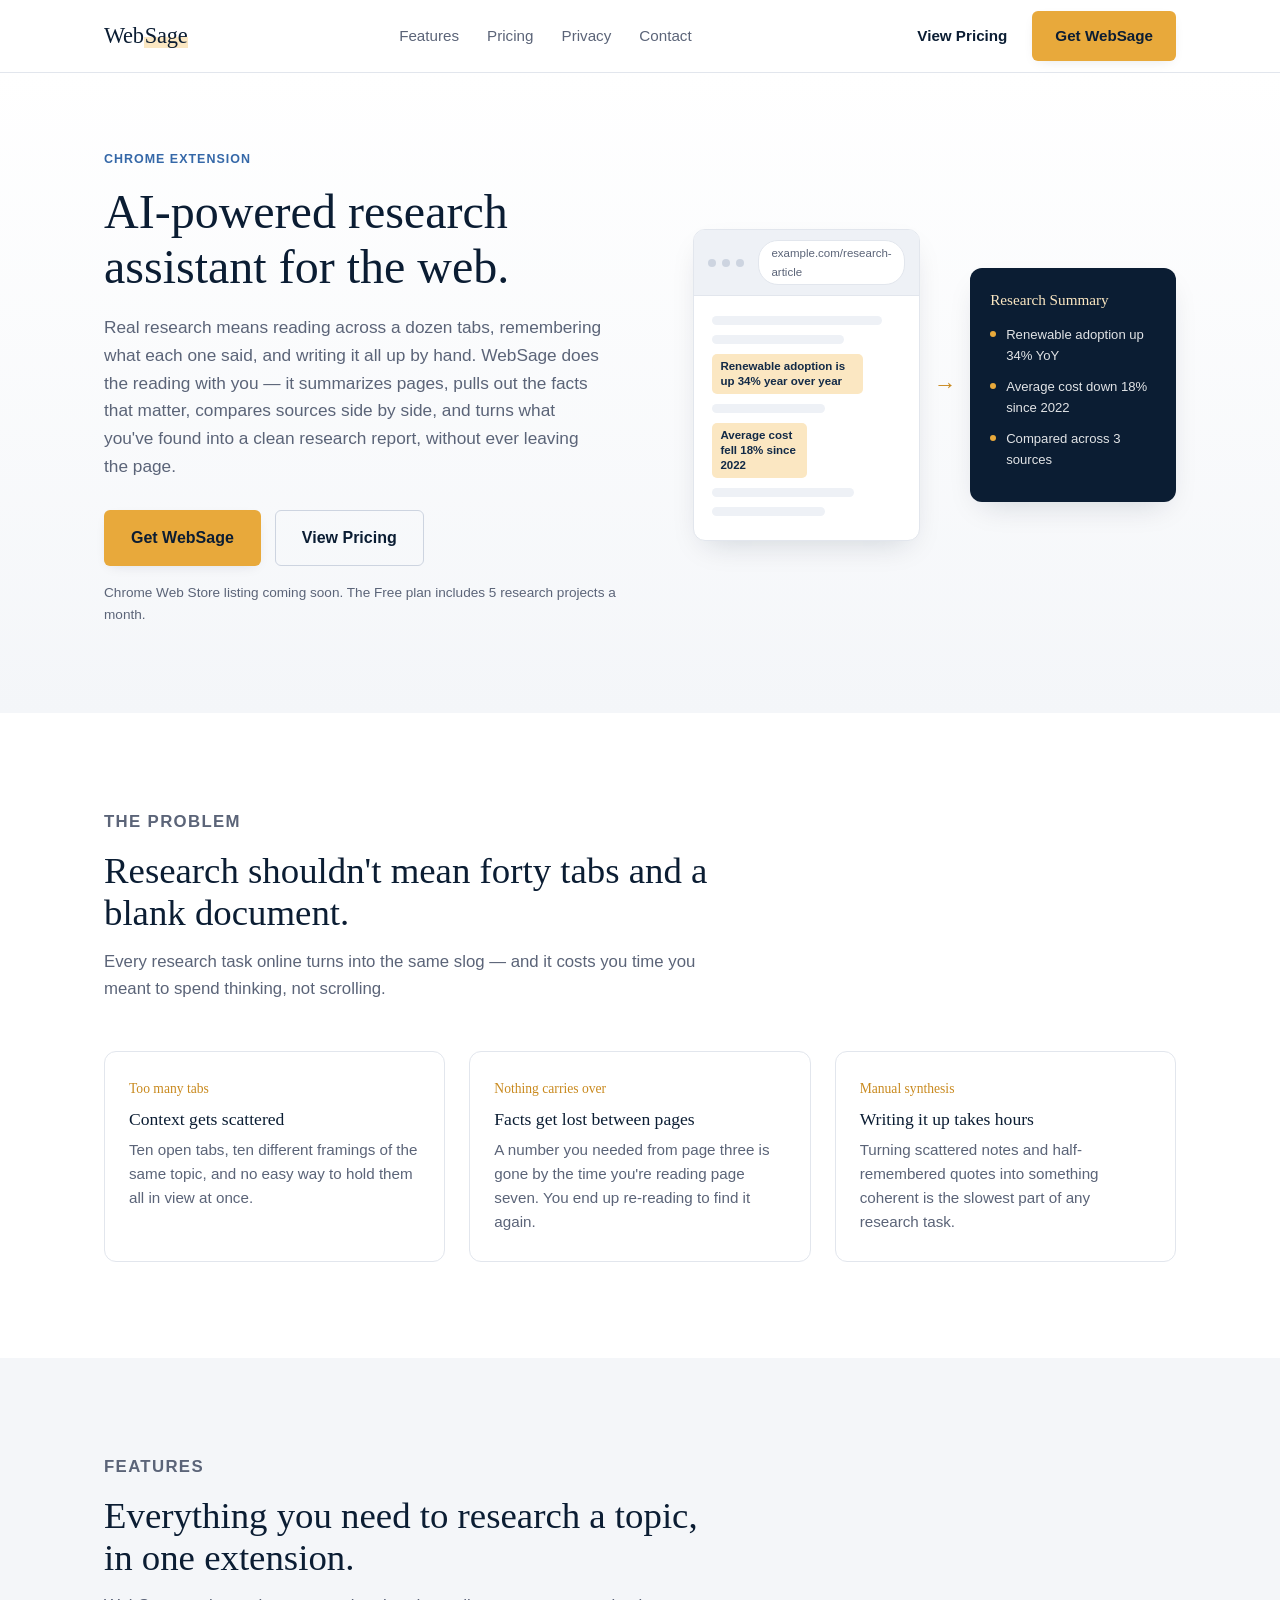
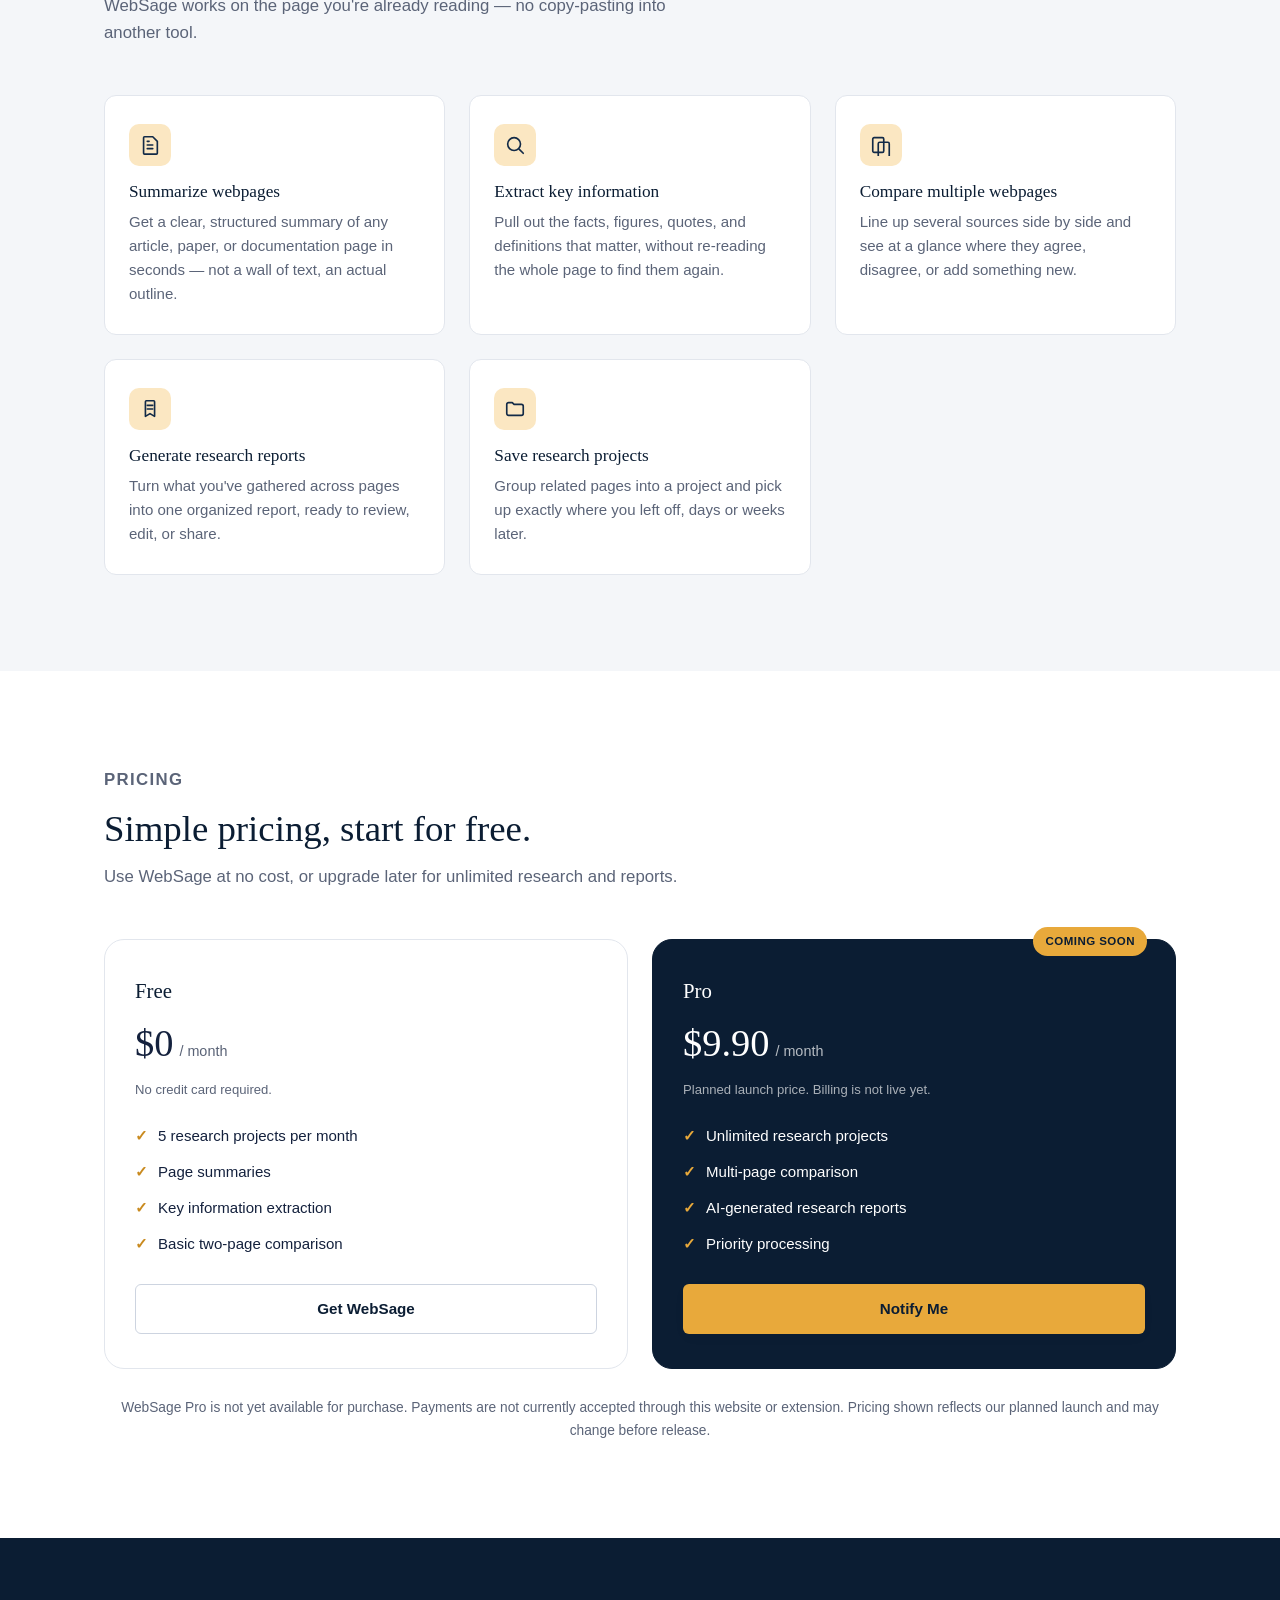
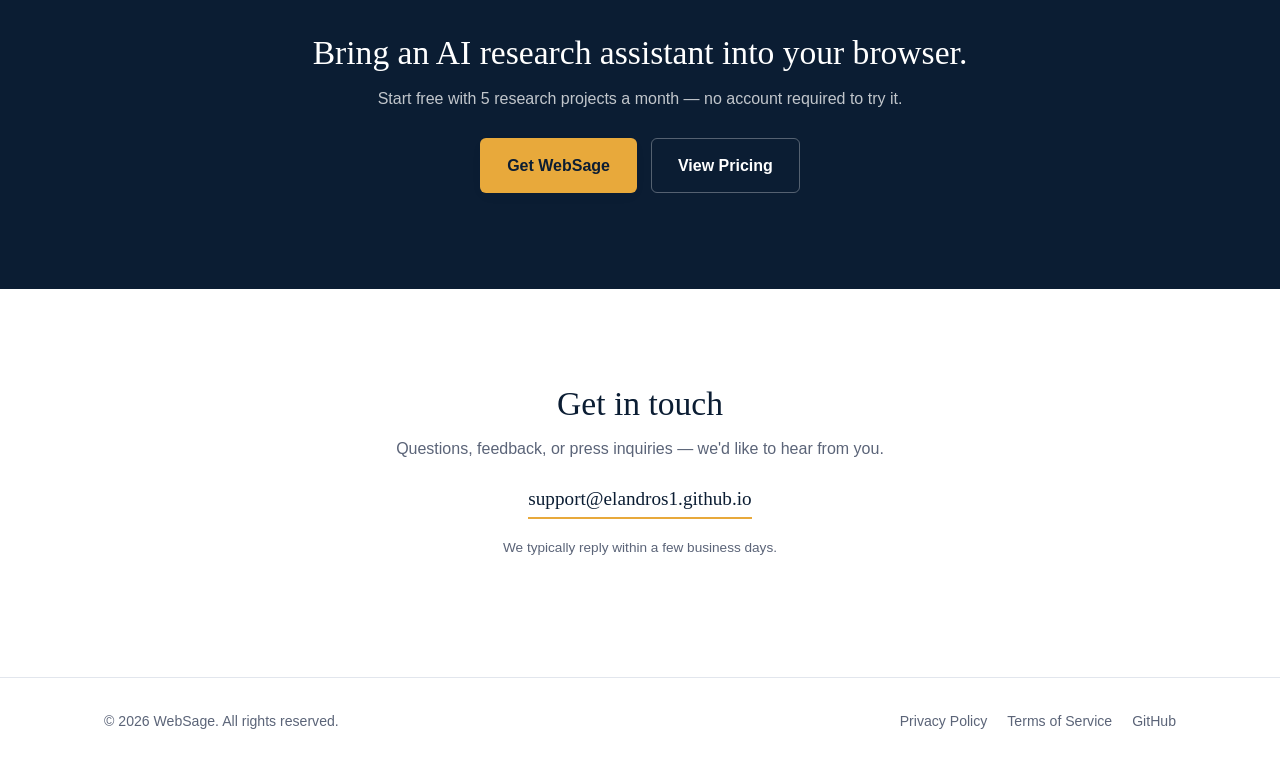
==== index.html @ 1eac8aa5 "Initial WebSage website" ====
<!doctype html>
<html lang="en">
<head>
<meta charset="UTF-8" />
<meta name="viewport" content="width=device-width, initial-scale=1.0" />
<title>WebSage — AI-powered research assistant for the web</title>
<meta name="description" content="WebSage is a Chrome extension that summarizes webpages, extracts key information, compares multiple sources, and turns your browsing into research reports." />
<link rel="canonical" href="https://elandros1.github.io/websage/" />

<!-- Open Graph -->
<meta property="og:type" content="website" />
<meta property="og:title" content="WebSage — AI-powered research assistant for the web" />
<meta property="og:description" content="Summarize, extract, compare, and turn webpages into research reports — right in your browser." />
<meta property="og:url" content="https://elandros1.github.io/websage/" />
<meta property="og:site_name" content="WebSage" />

<!-- Twitter -->
<meta name="twitter:card" content="summary" />
<meta name="twitter:title" content="WebSage — AI-powered research assistant for the web" />
<meta name="twitter:description" content="Summarize, extract, compare, and turn webpages into research reports — right in your browser." />

<link rel="icon" href="data:image/svg+xml,%3Csvg xmlns='http://www.w3.org/2000/svg' viewBox='0 0 100 100'%3E%3Crect width='100' height='100' rx='20' fill='%230B1D33'/%3E%3Ctext x='50' y='68' font-size='52' font-family='Georgia,serif' fill='%23E8A93B' text-anchor='middle'%3EW%3C/text%3E%3C/svg%3E" />
<link rel="stylesheet" href="style.css" />
</head>
<body>

<header class="site-header" id="site-header">
  <div class="container header-inner">
    <a href="#home" class="logo">Web<span>Sage</span></a>

    <nav class="site-nav" id="site-nav">
      <a href="#features">Features</a>
      <a href="#pricing">Pricing</a>
      <a href="privacy.html">Privacy</a>
      <a href="#contact">Contact</a>
    </nav>

    <div class="header-cta">
      <a href="#pricing" class="btn btn-ghost">View Pricing</a>
      <a href="https://github.com/elandros1/websage" class="btn btn-primary">Get WebSage</a>
    </div>

    <button class="nav-toggle" id="nav-toggle" aria-label="Toggle menu" aria-expanded="false" aria-controls="site-nav">
      <span></span><span></span><span></span>
    </button>
  </div>
</header>

<main>

  <!-- Hero -->
  <section class="hero" id="home">
    <div class="container hero-grid">
      <div class="hero-copy">
        <p class="eyebrow">Chrome Extension</p>
        <h1>AI-powered research assistant for the web.</h1>
        <p class="hero-sub">
          Real research means reading across a dozen tabs, remembering what each one said,
          and writing it all up by hand. WebSage does the reading with you — it summarizes
          pages, pulls out the facts that matter, compares sources side by side, and turns
          what you've found into a clean research report, without ever leaving the page.
        </p>
        <div class="hero-actions">
          <a href="https://github.com/elandros1/websage" class="btn btn-primary btn-lg" id="get-websage">Get WebSage</a>
          <a href="#pricing" class="btn btn-outline btn-lg">View Pricing</a>
        </div>
        <p class="hero-note">Chrome Web Store listing coming soon. The Free plan includes 5 research projects a month.</p>
      </div>

      <div class="hero-visual reveal" aria-hidden="true">
        <div class="browser-card">
          <div class="browser-bar">
            <span class="dot"></span><span class="dot"></span><span class="dot"></span>
            <div class="browser-url">example.com/research-article</div>
          </div>
          <div class="browser-body">
            <div class="line w-90"></div>
            <div class="line w-70"></div>
            <div class="line highlight w-80">Renewable adoption is up 34% year over year</div>
            <div class="line w-60"></div>
            <div class="line highlight w-50">Average cost fell 18% since 2022</div>
            <div class="line w-75"></div>
            <div class="line w-60"></div>
          </div>
        </div>
        <div class="flow-arrow">→</div>
        <div class="summary-card">
          <div class="summary-title">Research Summary</div>
          <ul class="summary-list">
            <li>Renewable adoption up 34% YoY</li>
            <li>Average cost down 18% since 2022</li>
            <li>Compared across 3 sources</li>
          </ul>
        </div>
      </div>
    </div>
  </section>

  <!-- Problem -->
  <section class="section problem" id="problem">
    <div class="container">
      <div class="section-head reveal">
        <p class="eyebrow">The problem</p>
        <h2>Research shouldn't mean forty tabs and a blank document.</h2>
        <p>Every research task online turns into the same slog — and it costs you time you meant to spend thinking, not scrolling.</p>
      </div>

      <div class="problem-grid">
        <div class="problem-card reveal">
          <span class="num">Too many tabs</span>
          <h3>Context gets scattered</h3>
          <p>Ten open tabs, ten different framings of the same topic, and no easy way to hold them all in view at once.</p>
        </div>
        <div class="problem-card reveal">
          <span class="num">Nothing carries over</span>
          <h3>Facts get lost between pages</h3>
          <p>A number you needed from page three is gone by the time you're reading page seven. You end up re-reading to find it again.</p>
        </div>
        <div class="problem-card reveal">
          <span class="num">Manual synthesis</span>
          <h3>Writing it up takes hours</h3>
          <p>Turning scattered notes and half-remembered quotes into something coherent is the slowest part of any research task.</p>
        </div>
      </div>
    </div>
  </section>

  <!-- Features -->
  <section class="section section-soft" id="features">
    <div class="container">
      <div class="section-head reveal">
        <p class="eyebrow">Features</p>
        <h2>Everything you need to research a topic, in one extension.</h2>
        <p>WebSage works on the page you're already reading — no copy-pasting into another tool.</p>
      </div>

      <div class="features-grid">

        <div class="feature-card reveal">
          <div class="feature-icon">
            <svg viewBox="0 0 24 24" fill="none" stroke="currentColor" stroke-width="1.8" stroke-linecap="round" stroke-linejoin="round">
              <path d="M6 3h9l5 5v13a1 1 0 0 1-1 1H6a1 1 0 0 1-1-1V4a1 1 0 0 1 1-1z"/>
              <path d="M9 12h6M9 16h6M9 8h2"/>
            </svg>
          </div>
          <h3>Summarize webpages</h3>
          <p>Get a clear, structured summary of any article, paper, or documentation page in seconds — not a wall of text, an actual outline.</p>
        </div>

        <div class="feature-card reveal">
          <div class="feature-icon">
            <svg viewBox="0 0 24 24" fill="none" stroke="currentColor" stroke-width="1.8" stroke-linecap="round" stroke-linejoin="round">
              <circle cx="11" cy="11" r="7"/>
              <path d="M21 21l-4.3-4.3"/>
            </svg>
          </div>
          <h3>Extract key information</h3>
          <p>Pull out the facts, figures, quotes, and definitions that matter, without re-reading the whole page to find them again.</p>
        </div>

        <div class="feature-card reveal">
          <div class="feature-icon">
            <svg viewBox="0 0 24 24" fill="none" stroke="currentColor" stroke-width="1.8" stroke-linecap="round" stroke-linejoin="round">
              <rect x="3" y="4" width="12" height="16" rx="1.5"/>
              <rect x="9" y="9" width="12" height="16" rx="1.5"/>
            </svg>
          </div>
          <h3>Compare multiple webpages</h3>
          <p>Line up several sources side by side and see at a glance where they agree, disagree, or add something new.</p>
        </div>

        <div class="feature-card reveal">
          <div class="feature-icon">
            <svg viewBox="0 0 24 24" fill="none" stroke="currentColor" stroke-width="1.8" stroke-linecap="round" stroke-linejoin="round">
              <path d="M8 3h8a1 1 0 0 1 1 1v16l-5-3-5 3V4a1 1 0 0 1 1-1z"/>
              <path d="M9 8h6M9 12h6"/>
            </svg>
          </div>
          <h3>Generate research reports</h3>
          <p>Turn what you've gathered across pages into one organized report, ready to review, edit, or share.</p>
        </div>

        <div class="feature-card reveal">
          <div class="feature-icon">
            <svg viewBox="0 0 24 24" fill="none" stroke="currentColor" stroke-width="1.8" stroke-linecap="round" stroke-linejoin="round">
              <path d="M3 7a2 2 0 0 1 2-2h4l2 2h8a2 2 0 0 1 2 2v8a2 2 0 0 1-2 2H5a2 2 0 0 1-2-2V7z"/>
            </svg>
          </div>
          <h3>Save research projects</h3>
          <p>Group related pages into a project and pick up exactly where you left off, days or weeks later.</p>
        </div>

      </div>
    </div>
  </section>

  <!-- Pricing -->
  <section class="section pricing" id="pricing">
    <div class="container">
      <div class="section-head reveal">
        <p class="eyebrow">Pricing</p>
        <h2>Simple pricing, start for free.</h2>
        <p>Use WebSage at no cost, or upgrade later for unlimited research and reports.</p>
      </div>

      <div class="pricing-grid">

        <div class="price-card reveal">
          <p class="price-plan">Free</p>
          <div class="price-amount">
            <span class="amount">$0</span>
            <span class="period">/ month</span>
          </div>
          <p class="price-note">No credit card required.</p>
          <ul class="price-list">
            <li>5 research projects per month</li>
            <li>Page summaries</li>
            <li>Key information extraction</li>
            <li>Basic two-page comparison</li>
          </ul>
          <a href="https://github.com/elandros1/websage" class="btn btn-outline btn-block">Get WebSage</a>
        </div>

        <div class="price-card featured reveal">
          <span class="price-badge">Coming soon</span>
          <p class="price-plan">Pro</p>
          <div class="price-amount">
            <span class="amount">$9.90</span>
            <span class="period">/ month</span>
          </div>
          <p class="price-note">Planned launch price. Billing is not live yet.</p>
          <ul class="price-list">
            <li>Unlimited research projects</li>
            <li>Multi-page comparison</li>
            <li>AI-generated research reports</li>
            <li>Priority processing</li>
          </ul>
          <a href="#contact" class="btn btn-primary btn-block">Notify Me</a>
        </div>

      </div>

      <p class="pricing-disclaimer">WebSage Pro is not yet available for purchase. Payments are not currently accepted through this website or extension. Pricing shown reflects our planned launch and may change before release.</p>
    </div>
  </section>

  <!-- CTA band -->
  <section class="section cta-band">
    <div class="container">
      <h2 class="reveal">Bring an AI research assistant into your browser.</h2>
      <p class="reveal">Start free with 5 research projects a month — no account required to try it.</p>
      <div class="cta-actions reveal">
        <a href="https://github.com/elandros1/websage" class="btn btn-primary btn-lg">Get WebSage</a>
        <a href="#pricing" class="btn btn-outline btn-lg" style="border-color: rgba(255,255,255,0.3); color:#fff;">View Pricing</a>
      </div>
    </div>
  </section>

  <!-- Contact -->
  <section class="section contact" id="contact">
    <div class="container contact-inner reveal">
      <h2>Get in touch</h2>
      <p>Questions, feedback, or press inquiries — we'd like to hear from you.</p>
      <a class="contact-email" href="mailto:support@elandros1.github.io">support@elandros1.github.io</a>
      <p class="contact-note">We typically reply within a few business days.</p>
    </div>
  </section>

</main>

<footer class="site-footer">
  <div class="container footer-inner">
    <div>© <span id="year">2026</span> WebSage. All rights reserved.</div>
    <nav class="footer-links">
      <a href="privacy.html">Privacy Policy</a>
      <a href="terms.html">Terms of Service</a>
      <a href="https://github.com/elandros1/websage">GitHub</a>
    </nav>
  </div>
</footer>

<script src="script.js"></script>
</body>
</html>
---- style.css ----
/* ==========================================================================
   WebSage — style.css
   Design tokens: deep navy + white, warm amber "highlighter" accent.
   No external fonts/services — system font stack only.
   ========================================================================== */

:root {
  --navy-900: #0b1d33;
  --navy-800: #122a47;
  --navy-700: #1d3a5f;
  --blue-600: #3568a8;
  --ink: #14213d;
  --ink-soft: #5b6478;
  --paper: #ffffff;
  --paper-soft: #f4f6f9;
  --paper-soft-2: #eef1f6;
  --amber: #e8a93b;
  --amber-dark: #c98a1f;
  --amber-soft: #fbe7c2;
  --border: #e2e6ed;
  --border-strong: #cdd4e0;
  --radius-sm: 6px;
  --radius: 12px;
  --radius-lg: 20px;
  --shadow: 0 12px 30px -12px rgba(11, 29, 51, 0.18);
  --shadow-sm: 0 4px 14px -6px rgba(11, 29, 51, 0.15);
  --serif: Georgia, "Times New Roman", "Noto Serif", serif;
  --sans: -apple-system, BlinkMacSystemFont, "Segoe UI", Roboto, "Helvetica Neue",
    Arial, sans-serif;
  --max-width: 1120px;
}

/* ---------- Reset ---------- */
*,
*::before,
*::after {
  box-sizing: border-box;
}

html {
  scroll-behavior: smooth;
}

body {
  margin: 0;
  font-family: var(--sans);
  color: var(--ink);
  background: var(--paper);
  line-height: 1.6;
  -webkit-font-smoothing: antialiased;
}

img,
svg {
  display: block;
  max-width: 100%;
}

a {
  color: inherit;
  text-decoration: none;
}

ul {
  margin: 0;
  padding: 0;
  list-style: none;
}

h1,
h2,
h3,
h4 {
  font-family: var(--serif);
  font-weight: 400;
  color: var(--navy-900);
  margin: 0;
  line-height: 1.15;
}

p {
  margin: 0;
}

button {
  font: inherit;
  cursor: pointer;
}

.container {
  width: 100%;
  max-width: var(--max-width);
  margin: 0 auto;
  padding: 0 24px;
}

.visually-hidden {
  position: absolute;
  width: 1px;
  height: 1px;
  overflow: hidden;
  clip: rect(0 0 0 0);
  white-space: nowrap;
}

@media (prefers-reduced-motion: reduce) {
  html {
    scroll-behavior: auto;
  }
  * {
    animation-duration: 0.001ms !important;
    animation-iteration-count: 1 !important;
    transition-duration: 0.001ms !important;
    scroll-behavior: auto !important;
  }
}

/* ---------- Buttons ---------- */
.btn {
  display: inline-flex;
  align-items: center;
  justify-content: center;
  gap: 8px;
  padding: 12px 22px;
  border-radius: var(--radius-sm);
  font-weight: 600;
  font-size: 0.95rem;
  border: 1px solid transparent;
  transition: transform 0.15s ease, box-shadow 0.15s ease, background 0.15s ease,
    border-color 0.15s ease, color 0.15s ease;
  white-space: nowrap;
}

.btn:focus-visible {
  outline: 3px solid var(--amber);
  outline-offset: 2px;
}

.btn-primary {
  background: var(--amber);
  color: var(--navy-900);
  box-shadow: var(--shadow-sm);
}

.btn-primary:hover {
  background: var(--amber-dark);
  transform: translateY(-1px);
}

.btn-outline {
  background: transparent;
  border-color: var(--border-strong);
  color: var(--navy-900);
}

.btn-outline:hover {
  border-color: var(--navy-900);
  background: var(--paper-soft);
}

.btn-ghost {
  background: transparent;
  color: var(--navy-900);
  padding: 10px 14px;
}

.btn-ghost:hover {
  color: var(--blue-600);
}

.btn-lg {
  padding: 14px 26px;
  font-size: 1rem;
}

.btn-block {
  width: 100%;
}

.btn-disabled {
  opacity: 0.55;
  cursor: not-allowed;
}

/* ---------- Header ---------- */
.site-header {
  position: sticky;
  top: 0;
  z-index: 50;
  background: rgba(255, 255, 255, 0.92);
  backdrop-filter: saturate(180%) blur(10px);
  border-bottom: 1px solid var(--border);
}

.header-inner {
  display: flex;
  align-items: center;
  justify-content: space-between;
  height: 72px;
}

.logo {
  font-family: var(--serif);
  font-size: 1.4rem;
  color: var(--navy-900);
  letter-spacing: -0.01em;
}

.logo span {
  background: linear-gradient(180deg, transparent 58%, var(--amber-soft) 58%);
  color: var(--navy-900);
  padding: 0 1px;
}

.site-nav {
  display: flex;
  gap: 28px;
  align-items: center;
}

.site-nav a {
  font-size: 0.95rem;
  color: var(--ink-soft);
  transition: color 0.15s ease;
}

.site-nav a:hover {
  color: var(--navy-900);
}

.header-cta {
  display: flex;
  align-items: center;
  gap: 10px;
}

.nav-toggle {
  display: none;
  flex-direction: column;
  justify-content: center;
  gap: 5px;
  width: 40px;
  height: 40px;
  border: 1px solid var(--border-strong);
  border-radius: var(--radius-sm);
  background: var(--paper);
}

.nav-toggle span {
  display: block;
  width: 18px;
  height: 2px;
  margin: 0 auto;
  background: var(--navy-900);
  transition: transform 0.2s ease, opacity 0.2s ease;
}

.nav-toggle[aria-expanded="true"] span:nth-child(1) {
  transform: translateY(7px) rotate(45deg);
}
.nav-toggle[aria-expanded="true"] span:nth-child(2) {
  opacity: 0;
}
.nav-toggle[aria-expanded="true"] span:nth-child(3) {
  transform: translateY(-7px) rotate(-45deg);
}

/* ---------- Sections (shared) ---------- */
.section {
  padding: 96px 0;
}

.section-soft {
  background: var(--paper-soft);
}

.eyebrow {
  display: inline-block;
  font-size: 0.78rem;
  font-weight: 700;
  letter-spacing: 0.08em;
  text-transform: uppercase;
  color: var(--blue-600);
  margin-bottom: 14px;
}

.section-head {
  max-width: 620px;
  margin: 0 0 48px;
}

.section-head h2 {
  font-size: clamp(1.7rem, 3vw, 2.3rem);
  margin-bottom: 14px;
}

.section-head p {
  color: var(--ink-soft);
  font-size: 1.05rem;
}

.reveal {
  opacity: 0;
  transform: translateY(16px);
  transition: opacity 0.6s ease, transform 0.6s ease;
}

.reveal.is-visible {
  opacity: 1;
  transform: none;
}

/* ---------- Hero ---------- */
.hero {
  padding: 72px 0 88px;
  background: linear-gradient(180deg, var(--paper) 0%, var(--paper-soft) 100%);
  overflow: hidden;
}

.hero-grid {
  display: grid;
  grid-template-columns: 1.05fr 0.95fr;
  gap: 56px;
  align-items: center;
}

.hero-copy h1 {
  font-size: clamp(2.1rem, 4vw, 3rem);
  margin-bottom: 20px;
  color: var(--navy-900);
}

.hero-sub {
  font-size: 1.08rem;
  color: var(--ink-soft);
  max-width: 52ch;
  margin-bottom: 30px;
}

.hero-actions {
  display: flex;
  gap: 14px;
  flex-wrap: wrap;
  margin-bottom: 16px;
}

.hero-note {
  font-size: 0.85rem;
  color: var(--ink-soft);
}

/* Hero visual — "extraction to summary" signature mockup */
.hero-visual {
  display: flex;
  align-items: center;
  gap: 14px;
}

.browser-card {
  background: var(--paper);
  border: 1px solid var(--border);
  border-radius: var(--radius);
  box-shadow: var(--shadow);
  flex: 1.15;
  overflow: hidden;
}

.browser-bar {
  display: flex;
  align-items: center;
  gap: 6px;
  padding: 10px 14px;
  background: var(--paper-soft-2);
  border-bottom: 1px solid var(--border);
}

.browser-bar .dot {
  width: 8px;
  height: 8px;
  border-radius: 50%;
  background: var(--border-strong);
}

.browser-url {
  margin-left: 8px;
  font-size: 0.72rem;
  color: var(--ink-soft);
  background: var(--paper);
  border: 1px solid var(--border);
  border-radius: 20px;
  padding: 3px 12px;
  flex: 1;
}

.browser-body {
  padding: 20px 18px 24px;
  display: flex;
  flex-direction: column;
  gap: 10px;
}

.line {
  height: 9px;
  border-radius: 5px;
  background: var(--paper-soft-2);
}

.line.highlight {
  height: auto;
  padding: 5px 8px;
  background: var(--amber-soft);
  border-radius: 5px;
  font-size: 0.72rem;
  color: var(--navy-800);
  font-weight: 600;
  line-height: 1.3;
}

.w-90 { width: 90%; }
.w-80 { width: 80%; }
.w-75 { width: 75%; }
.w-70 { width: 70%; }
.w-60 { width: 60%; }
.w-50 { width: 50%; }

.flow-arrow {
  color: var(--amber-dark);
  font-size: 1.4rem;
  flex: 0 0 auto;
}

.summary-card {
  flex: 0.85;
  background: var(--navy-900);
  border-radius: var(--radius);
  box-shadow: var(--shadow);
  padding: 20px 20px 22px;
  color: var(--paper);
}

.summary-title {
  font-family: var(--serif);
  font-size: 0.95rem;
  color: var(--amber-soft);
  margin-bottom: 12px;
}

.summary-list li {
  font-size: 0.82rem;
  padding-left: 16px;
  position: relative;
  margin-bottom: 10px;
  color: rgba(255, 255, 255, 0.88);
}

.summary-list li::before {
  content: "";
  position: absolute;
  left: 0;
  top: 7px;
  width: 6px;
  height: 6px;
  border-radius: 50%;
  background: var(--amber);
}

/* ---------- Problem ---------- */
.problem-grid {
  display: grid;
  grid-template-columns: repeat(3, 1fr);
  gap: 24px;
}

.problem-card {
  background: var(--paper);
  border: 1px solid var(--border);
  border-radius: var(--radius);
  padding: 26px 24px;
}

.problem-card .num {
  font-family: var(--serif);
  font-size: 0.85rem;
  color: var(--amber-dark);
  margin-bottom: 10px;
  display: block;
}

.problem-card h3 {
  font-size: 1.1rem;
  margin-bottom: 8px;
}

.problem-card p {
  color: var(--ink-soft);
  font-size: 0.95rem;
}

/* ---------- Features ---------- */
.features-grid {
  display: grid;
  grid-template-columns: repeat(3, 1fr);
  gap: 24px;
}

.feature-card {
  background: var(--paper);
  border: 1px solid var(--border);
  border-radius: var(--radius);
  padding: 28px 24px;
  transition: box-shadow 0.2s ease, transform 0.2s ease;
}

.feature-card:hover {
  box-shadow: var(--shadow-sm);
  transform: translateY(-2px);
}

.feature-icon {
  width: 42px;
  height: 42px;
  border-radius: 10px;
  background: var(--amber-soft);
  color: var(--navy-800);
  display: flex;
  align-items: center;
  justify-content: center;
  margin-bottom: 16px;
}

.feature-icon svg {
  width: 22px;
  height: 22px;
}

.feature-card h3 {
  font-size: 1.08rem;
  margin-bottom: 8px;
}

.feature-card p {
  color: var(--ink-soft);
  font-size: 0.94rem;
}

/* ---------- Pricing ---------- */
.pricing-grid {
  display: grid;
  grid-template-columns: repeat(2, 1fr);
  gap: 24px;
  align-items: stretch;
}

.price-card {
  background: var(--paper);
  border: 1px solid var(--border);
  border-radius: var(--radius-lg);
  padding: 34px 30px;
  display: flex;
  flex-direction: column;
}

.price-card.featured {
  background: var(--navy-900);
  color: var(--paper);
  border-color: var(--navy-900);
  position: relative;
}

.price-card.featured .price-plan,
.price-card.featured h3 {
  color: var(--paper);
}

.price-badge {
  position: absolute;
  top: -13px;
  right: 28px;
  background: var(--amber);
  color: var(--navy-900);
  font-size: 0.72rem;
  font-weight: 700;
  letter-spacing: 0.04em;
  text-transform: uppercase;
  padding: 5px 12px;
  border-radius: 20px;
}

.price-plan {
  font-family: var(--serif);
  font-size: 1.3rem;
  color: var(--navy-900);
  margin-bottom: 6px;
}

.price-amount {
  display: flex;
  align-items: baseline;
  gap: 6px;
  margin-bottom: 4px;
}

.price-amount .amount {
  font-family: var(--serif);
  font-size: 2.4rem;
}

.price-amount .period {
  font-size: 0.9rem;
  opacity: 0.7;
}

.price-card.featured .price-note,
.price-note {
  font-size: 0.82rem;
  color: var(--ink-soft);
  margin-bottom: 24px;
}

.price-card.featured .price-note {
  color: rgba(255, 255, 255, 0.65);
}

.price-list {
  display: flex;
  flex-direction: column;
  gap: 12px;
  margin-bottom: 28px;
  flex: 1;
}

.price-list li {
  display: flex;
  gap: 10px;
  font-size: 0.94rem;
  align-items: flex-start;
}

.price-list li::before {
  content: "✓";
  color: var(--amber-dark);
  font-weight: 700;
  flex: 0 0 auto;
}

.price-card.featured .price-list li::before {
  color: var(--amber);
}

.pricing-disclaimer {
  margin-top: 28px;
  font-size: 0.86rem;
  color: var(--ink-soft);
  text-align: center;
}

/* ---------- Contact ---------- */
.contact-inner {
  text-align: center;
  max-width: 560px;
  margin: 0 auto;
}

.contact-inner h2 {
  font-size: clamp(1.6rem, 3vw, 2.1rem);
  margin-bottom: 12px;
}

.contact-inner p {
  color: var(--ink-soft);
  margin-bottom: 22px;
}

.contact-email {
  display: inline-block;
  font-family: var(--serif);
  font-size: 1.2rem;
  color: var(--navy-900);
  border-bottom: 2px solid var(--amber);
  padding-bottom: 3px;
  margin-bottom: 18px;
}

.contact-email:hover {
  color: var(--blue-600);
}

.contact-note {
  font-size: 0.85rem !important;
  color: var(--ink-soft) !important;
}

/* ---------- CTA band ---------- */
.cta-band {
  background: var(--navy-900);
  color: var(--paper);
  text-align: center;
}

.cta-band h2 {
  color: var(--paper);
  font-size: clamp(1.6rem, 3vw, 2.1rem);
  margin-bottom: 14px;
}

.cta-band p {
  color: rgba(255, 255, 255, 0.75);
  margin-bottom: 26px;
}

.cta-actions {
  display: flex;
  justify-content: center;
  gap: 14px;
  flex-wrap: wrap;
}

/* ---------- Footer ---------- */
.site-footer {
  border-top: 1px solid var(--border);
  padding: 32px 0;
}

.footer-inner {
  display: flex;
  align-items: center;
  justify-content: space-between;
  flex-wrap: wrap;
  gap: 16px;
  font-size: 0.88rem;
  color: var(--ink-soft);
}

.footer-links {
  display: flex;
  gap: 20px;
}

.footer-links a:hover {
  color: var(--navy-900);
}

/* ---------- Legal pages (privacy.html / terms.html) ---------- */
.legal-header {
  padding: 56px 0 20px;
}

.legal-header .eyebrow {
  margin-bottom: 10px;
}

.legal-header h1 {
  font-size: clamp(1.8rem, 3.5vw, 2.4rem);
}

.legal-updated {
  color: var(--ink-soft);
  font-size: 0.88rem;
  margin-top: 10px;
}

.legal-body {
  padding: 20px 0 80px;
  max-width: 760px;
}

.legal-body h2 {
  font-size: 1.25rem;
  margin: 40px 0 12px;
}

.legal-body h2:first-of-type {
  margin-top: 0;
}

.legal-body p,
.legal-body li {
  color: var(--ink-soft);
  font-size: 0.98rem;
  margin-bottom: 12px;
}

.legal-body ul {
  padding-left: 20px;
  list-style: disc;
  margin-bottom: 16px;
}

.legal-body a {
  color: var(--blue-600);
  text-decoration: underline;
}

.back-link {
  display: inline-flex;
  align-items: center;
  gap: 6px;
  font-size: 0.9rem;
  color: var(--blue-600);
  margin-bottom: 24px;
}

/* ---------- Responsive ---------- */
@media (max-width: 900px) {
  .hero-grid {
    grid-template-columns: 1fr;
  }

  .hero-visual {
    order: -1;
  }

  .problem-grid,
  .features-grid {
    grid-template-columns: repeat(2, 1fr);
  }

  .pricing-grid {
    grid-template-columns: 1fr;
    max-width: 440px;
    margin: 0 auto;
  }
}

@media (max-width: 720px) {
  .site-nav,
  .header-cta {
    display: none;
  }

  .nav-toggle {
    display: flex;
  }

  .site-header.nav-open .site-nav {
    display: flex;
    flex-direction: column;
    align-items: flex-start;
    gap: 4px;
    position: absolute;
    top: 72px;
    left: 0;
    right: 0;
    background: var(--paper);
    border-bottom: 1px solid var(--border);
    padding: 12px 24px 18px;
  }

  .site-header.nav-open .header-cta {
    display: flex;
    flex-direction: column;
    align-items: stretch;
    position: absolute;
    top: calc(72px + 190px);
    left: 0;
    right: 0;
    background: var(--paper);
    padding: 0 24px 18px;
    border-bottom: 1px solid var(--border);
  }

  .site-header.nav-open .site-nav a {
    padding: 10px 0;
    width: 100%;
  }

  .section {
    padding: 64px 0;
  }

  .problem-grid,
  .features-grid {
    grid-template-columns: 1fr;
  }

  .hero-visual {
    flex-direction: column;
  }

  .flow-arrow {
    transform: rotate(90deg);
  }
}

@media (max-width: 480px) {
  .hero-actions {
    flex-direction: column;
    align-items: stretch;
  }

  .cta-actions {
    flex-direction: column;
    align-items: stretch;
  }
}
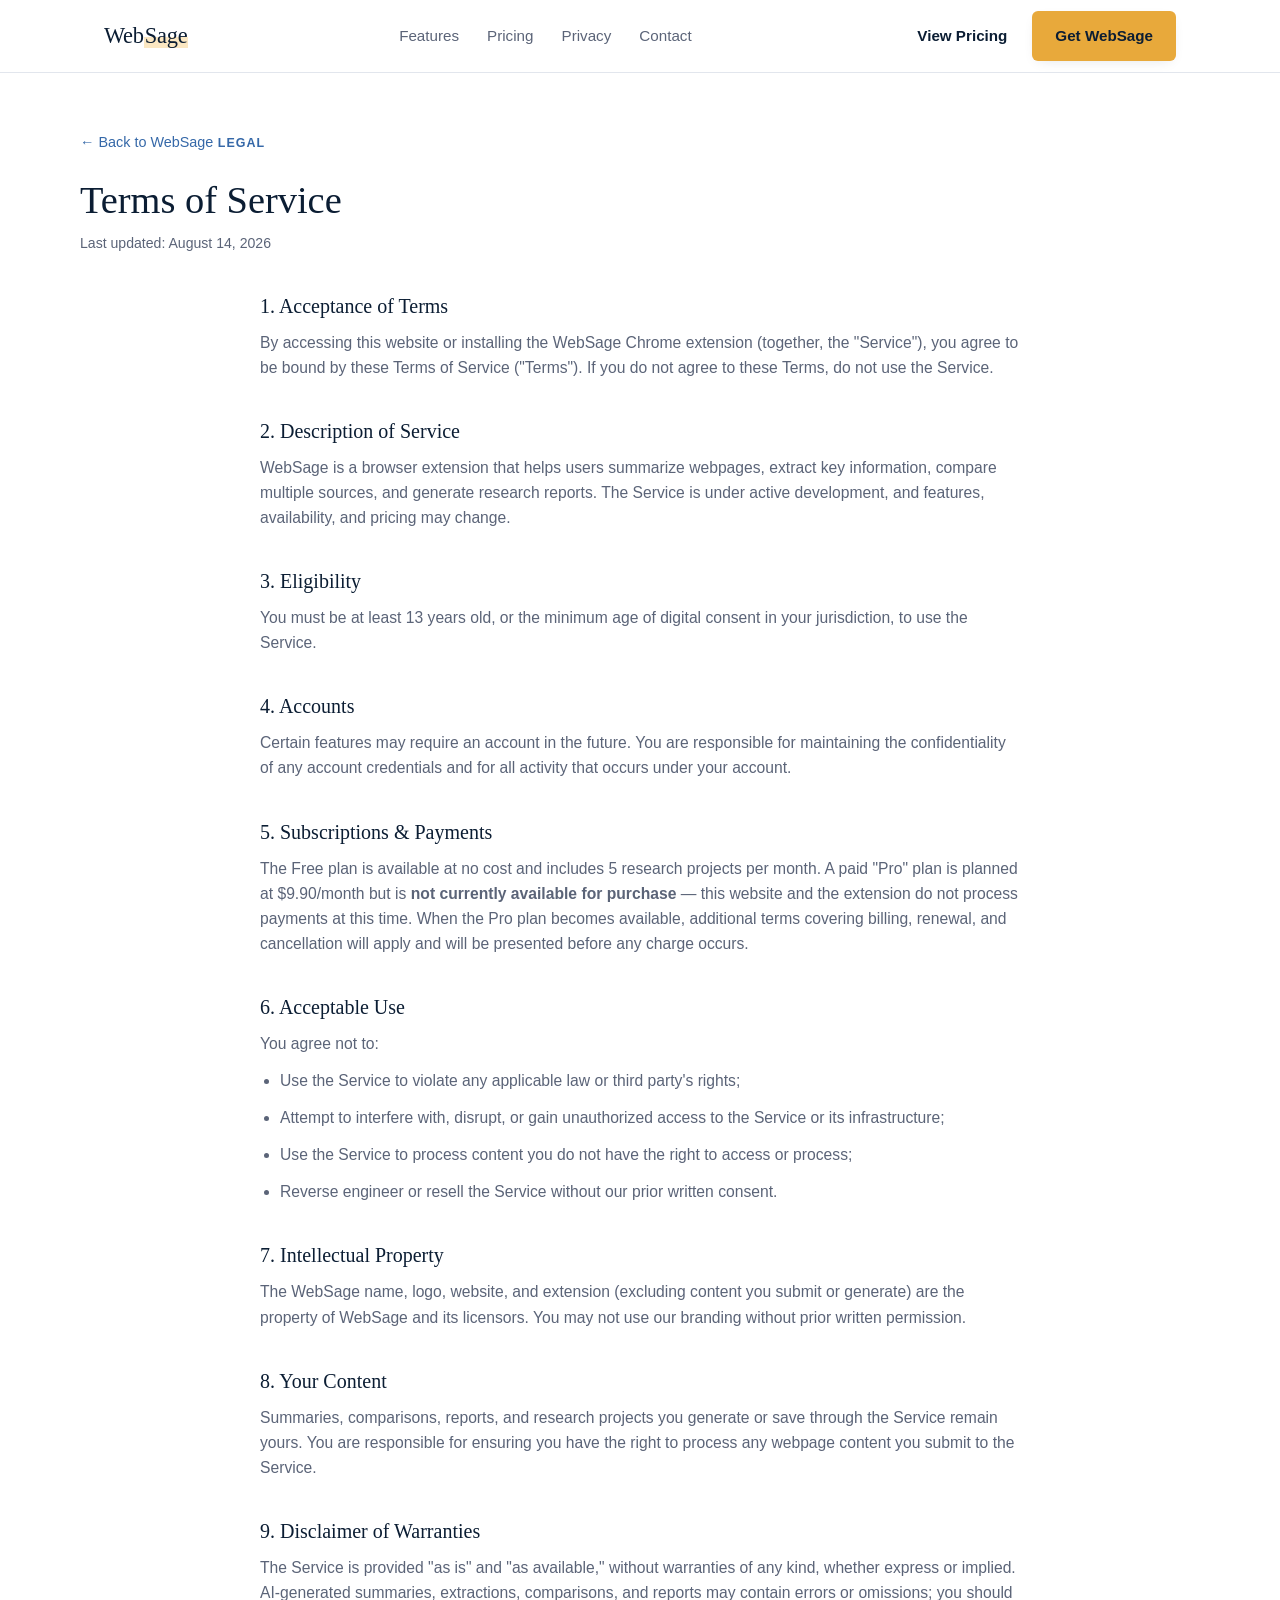
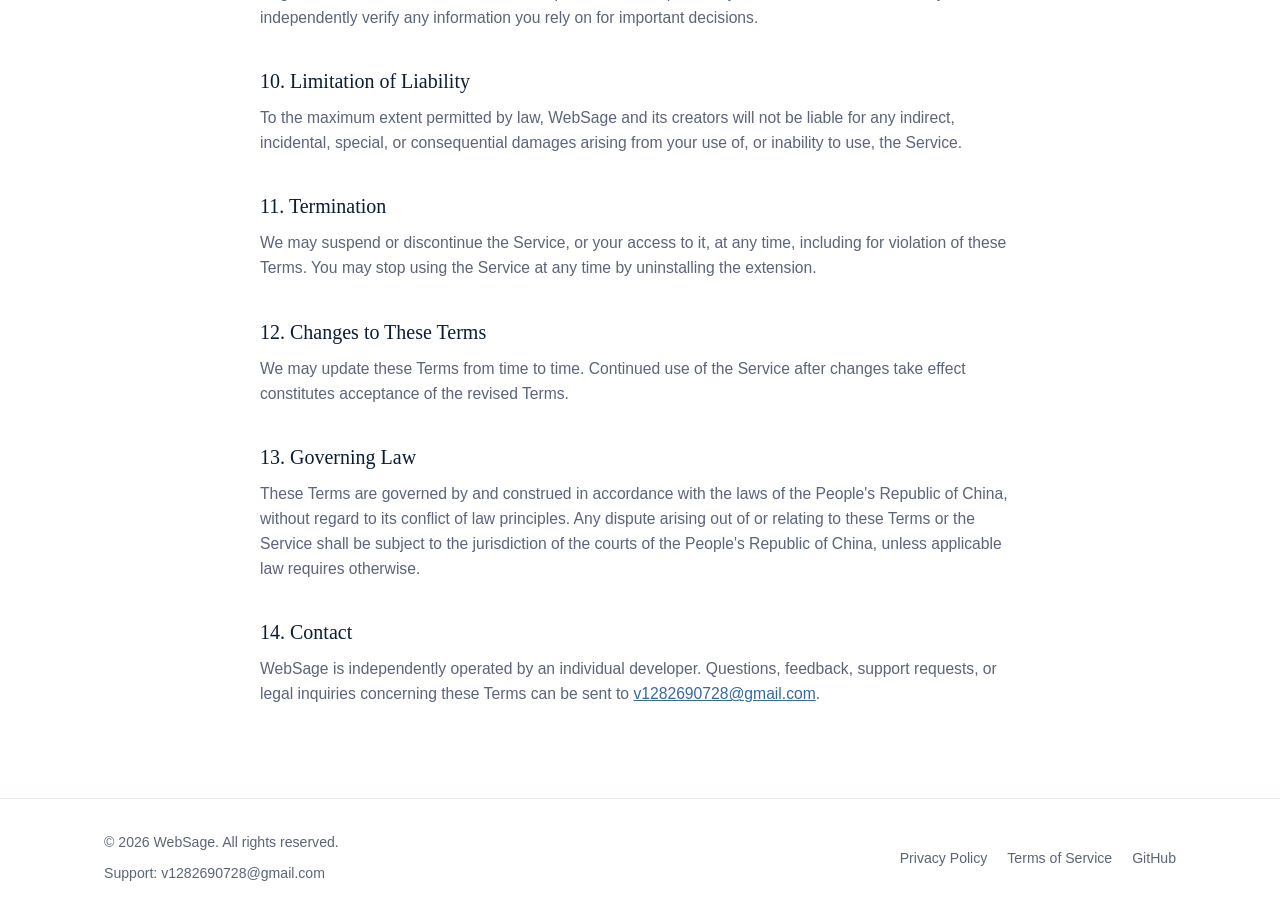
==== commit 0c32722d: "Update index.html" ====
--- a/index.html
+++ b/index.html
@@ -3,43 +3,31 @@
 <head>
 <meta charset="UTF-8" />
 <meta name="viewport" content="width=device-width, initial-scale=1.0" />
-<title>WebSage — AI-powered research assistant for the web</title>
-<meta name="description" content="WebSage is a Chrome extension that summarizes webpages, extracts key information, compares multiple sources, and turns your browsing into research reports." />
-<link rel="canonical" href="https://elandros1.github.io/websage/" />
-
-<!-- Open Graph -->
+<title>Terms of Service — WebSage</title>
+<meta name="description" content="The terms that govern your use of the WebSage website and Chrome extension." />
+<link rel="canonical" href="https://elandros1.github.io/websage/terms.html" />
 <meta property="og:type" content="website" />
-<meta property="og:title" content="WebSage — AI-powered research assistant for the web" />
-<meta property="og:description" content="Summarize, extract, compare, and turn webpages into research reports — right in your browser." />
-<meta property="og:url" content="https://elandros1.github.io/websage/" />
-<meta property="og:site_name" content="WebSage" />
-
-<!-- Twitter -->
-<meta name="twitter:card" content="summary" />
-<meta name="twitter:title" content="WebSage — AI-powered research assistant for the web" />
-<meta name="twitter:description" content="Summarize, extract, compare, and turn webpages into research reports — right in your browser." />
-
+<meta property="og:title" content="Terms of Service — WebSage" />
+<meta property="og:description" content="The terms that govern your use of the WebSage website and Chrome extension." />
+<meta property="og:url" content="https://elandros1.github.io/websage/terms.html" />
 <link rel="icon" href="data:image/svg+xml,%3Csvg xmlns='http://www.w3.org/2000/svg' viewBox='0 0 100 100'%3E%3Crect width='100' height='100' rx='20' fill='%230B1D33'/%3E%3Ctext x='50' y='68' font-size='52' font-family='Georgia,serif' fill='%23E8A93B' text-anchor='middle'%3EW%3C/text%3E%3C/svg%3E" />
 <link rel="stylesheet" href="style.css" />
 </head>
 <body>
 
-<header class="site-header" id="site-header">
+<header class="site-header">
   <div class="container header-inner">
-    <a href="#home" class="logo">Web<span>Sage</span></a>
-
-    <nav class="site-nav" id="site-nav">
-      <a href="#features">Features</a>
-      <a href="#pricing">Pricing</a>
+    <a href="index.html" class="logo">Web<span>Sage</span></a>
+    <nav class="site-nav">
+      <a href="index.html#features">Features</a>
+      <a href="index.html#pricing">Pricing</a>
       <a href="privacy.html">Privacy</a>
-      <a href="#contact">Contact</a>
+      <a href="index.html#contact">Contact</a>
     </nav>
-
     <div class="header-cta">
-      <a href="#pricing" class="btn btn-ghost">View Pricing</a>
+      <a href="index.html#pricing" class="btn btn-ghost">View Pricing</a>
       <a href="https://github.com/elandros1/websage" class="btn btn-primary">Get WebSage</a>
     </div>
-
     <button class="nav-toggle" id="nav-toggle" aria-label="Toggle menu" aria-expanded="false" aria-controls="site-nav">
       <span></span><span></span><span></span>
     </button>
@@ -47,230 +35,127 @@
 </header>
 
 <main>
+  <div class="container legal-header">
+    <a href="index.html" class="back-link">← Back to WebSage</a>
+    <p class="eyebrow">Legal</p>
+    <h1>Terms of Service</h1>
+    <p class="legal-updated">Last updated: August 14, 2026</p>
+  </div>
 
-  <!-- Hero -->
-  <section class="hero" id="home">
-    <div class="container hero-grid">
-      <div class="hero-copy">
-        <p class="eyebrow">Chrome Extension</p>
-        <h1>AI-powered research assistant for the web.</h1>
-        <p class="hero-sub">
-          Real research means reading across a dozen tabs, remembering what each one said,
-          and writing it all up by hand. WebSage does the reading with you — it summarizes
-          pages, pulls out the facts that matter, compares sources side by side, and turns
-          what you've found into a clean research report, without ever leaving the page.
-        </p>
-        <div class="hero-actions">
-          <a href="https://github.com/elandros1/websage" class="btn btn-primary btn-lg" id="get-websage">Get WebSage</a>
-          <a href="#pricing" class="btn btn-outline btn-lg">View Pricing</a>
-        </div>
-        <p class="hero-note">Chrome Web Store listing coming soon. The Free plan includes 5 research projects a month.</p>
-      </div>
+  <div class="container legal-body">
 
-      <div class="hero-visual reveal" aria-hidden="true">
-        <div class="browser-card">
-          <div class="browser-bar">
-            <span class="dot"></span><span class="dot"></span><span class="dot"></span>
-            <div class="browser-url">example.com/research-article</div>
-          </div>
-          <div class="browser-body">
-            <div class="line w-90"></div>
-            <div class="line w-70"></div>
-            <div class="line highlight w-80">Renewable adoption is up 34% year over year</div>
-            <div class="line w-60"></div>
-            <div class="line highlight w-50">Average cost fell 18% since 2022</div>
-            <div class="line w-75"></div>
-            <div class="line w-60"></div>
-          </div>
-        </div>
-        <div class="flow-arrow">→</div>
-        <div class="summary-card">
-          <div class="summary-title">Research Summary</div>
-          <ul class="summary-list">
-            <li>Renewable adoption up 34% YoY</li>
-            <li>Average cost down 18% since 2022</li>
-            <li>Compared across 3 sources</li>
-          </ul>
-        </div>
-      </div>
-    </div>
-  </section>
+    <h2>1. Acceptance of Terms</h2>
+    <p>
+      By accessing this website or installing the WebSage Chrome extension (together, the
+      "Service"), you agree to be bound by these Terms of Service ("Terms"). If you do not
+      agree to these Terms, do not use the Service.
+    </p>
 
-  <!-- Problem -->
-  <section class="section problem" id="problem">
-    <div class="container">
-      <div class="section-head reveal">
-        <p class="eyebrow">The problem</p>
-        <h2>Research shouldn't mean forty tabs and a blank document.</h2>
-        <p>Every research task online turns into the same slog — and it costs you time you meant to spend thinking, not scrolling.</p>
-      </div>
+    <h2>2. Description of Service</h2>
+    <p>
+      WebSage is a browser extension that helps users summarize webpages, extract key
+      information, compare multiple sources, and generate research reports. The Service is
+      under active development, and features, availability, and pricing may change.
+    </p>
 
-      <div class="problem-grid">
-        <div class="problem-card reveal">
-          <span class="num">Too many tabs</span>
-          <h3>Context gets scattered</h3>
-          <p>Ten open tabs, ten different framings of the same topic, and no easy way to hold them all in view at once.</p>
-        </div>
-        <div class="problem-card reveal">
-          <span class="num">Nothing carries over</span>
-          <h3>Facts get lost between pages</h3>
-          <p>A number you needed from page three is gone by the time you're reading page seven. You end up re-reading to find it again.</p>
-        </div>
-        <div class="problem-card reveal">
-          <span class="num">Manual synthesis</span>
-          <h3>Writing it up takes hours</h3>
-          <p>Turning scattered notes and half-remembered quotes into something coherent is the slowest part of any research task.</p>
-        </div>
-      </div>
-    </div>
-  </section>
+    <h2>3. Eligibility</h2>
+    <p>
+      You must be at least 13 years old, or the minimum age of digital consent in your
+      jurisdiction, to use the Service.
+    </p>
 
-  <!-- Features -->
-  <section class="section section-soft" id="features">
-    <div class="container">
-      <div class="section-head reveal">
-        <p class="eyebrow">Features</p>
-        <h2>Everything you need to research a topic, in one extension.</h2>
-        <p>WebSage works on the page you're already reading — no copy-pasting into another tool.</p>
-      </div>
+    <h2>4. Accounts</h2>
+    <p>
+      Certain features may require an account in the future. You are responsible for
+      maintaining the confidentiality of any account credentials and for all activity that
+      occurs under your account.
+    </p>
 
-      <div class="features-grid">
+    <h2>5. Subscriptions &amp; Payments</h2>
+    <p>
+      The Free plan is available at no cost and includes 5 research projects per month. A
+      paid "Pro" plan is planned at $9.90/month but is <strong>not currently available for
+      purchase</strong> — this website and the extension do not process payments at this
+      time. When the Pro plan becomes available, additional terms covering billing, renewal,
+      and cancellation will apply and will be presented before any charge occurs.
+    </p>
 
-        <div class="feature-card reveal">
-          <div class="feature-icon">
-            <svg viewBox="0 0 24 24" fill="none" stroke="currentColor" stroke-width="1.8" stroke-linecap="round" stroke-linejoin="round">
-              <path d="M6 3h9l5 5v13a1 1 0 0 1-1 1H6a1 1 0 0 1-1-1V4a1 1 0 0 1 1-1z"/>
-              <path d="M9 12h6M9 16h6M9 8h2"/>
-            </svg>
-          </div>
-          <h3>Summarize webpages</h3>
-          <p>Get a clear, structured summary of any article, paper, or documentation page in seconds — not a wall of text, an actual outline.</p>
-        </div>
+    <h2>6. Acceptable Use</h2>
+    <p>You agree not to:</p>
+    <ul>
+      <li>Use the Service to violate any applicable law or third party's rights;</li>
+      <li>Attempt to interfere with, disrupt, or gain unauthorized access to the Service or its infrastructure;</li>
+      <li>Use the Service to process content you do not have the right to access or process;</li>
+      <li>Reverse engineer or resell the Service without our prior written consent.</li>
+    </ul>
 
-        <div class="feature-card reveal">
-          <div class="feature-icon">
-            <svg viewBox="0 0 24 24" fill="none" stroke="currentColor" stroke-width="1.8" stroke-linecap="round" stroke-linejoin="round">
-              <circle cx="11" cy="11" r="7"/>
-              <path d="M21 21l-4.3-4.3"/>
-            </svg>
-          </div>
-          <h3>Extract key information</h3>
-          <p>Pull out the facts, figures, quotes, and definitions that matter, without re-reading the whole page to find them again.</p>
-        </div>
+    <h2>7. Intellectual Property</h2>
+    <p>
+      The WebSage name, logo, website, and extension (excluding content you submit or
+      generate) are the property of WebSage and its licensors. You may not use our branding
+      without prior written permission.
+    </p>
 
-        <div class="feature-card reveal">
-          <div class="feature-icon">
-            <svg viewBox="0 0 24 24" fill="none" stroke="currentColor" stroke-width="1.8" stroke-linecap="round" stroke-linejoin="round">
-              <rect x="3" y="4" width="12" height="16" rx="1.5"/>
-              <rect x="9" y="9" width="12" height="16" rx="1.5"/>
-            </svg>
-          </div>
-          <h3>Compare multiple webpages</h3>
-          <p>Line up several sources side by side and see at a glance where they agree, disagree, or add something new.</p>
-        </div>
+    <h2>8. Your Content</h2>
+    <p>
+      Summaries, comparisons, reports, and research projects you generate or save through the
+      Service remain yours. You are responsible for ensuring you have the right to process
+      any webpage content you submit to the Service.
+    </p>
 
-        <div class="feature-card reveal">
-          <div class="feature-icon">
-            <svg viewBox="0 0 24 24" fill="none" stroke="currentColor" stroke-width="1.8" stroke-linecap="round" stroke-linejoin="round">
-              <path d="M8 3h8a1 1 0 0 1 1 1v16l-5-3-5 3V4a1 1 0 0 1 1-1z"/>
-              <path d="M9 8h6M9 12h6"/>
-            </svg>
-          </div>
-          <h3>Generate research reports</h3>
-          <p>Turn what you've gathered across pages into one organized report, ready to review, edit, or share.</p>
-        </div>
+    <h2>9. Disclaimer of Warranties</h2>
+    <p>
+      The Service is provided "as is" and "as available," without warranties of any kind,
+      whether express or implied. AI-generated summaries, extractions, comparisons, and
+      reports may contain errors or omissions; you should independently verify any
+      information you rely on for important decisions.
+    </p>
 
-        <div class="feature-card reveal">
-          <div class="feature-icon">
-            <svg viewBox="0 0 24 24" fill="none" stroke="currentColor" stroke-width="1.8" stroke-linecap="round" stroke-linejoin="round">
-              <path d="M3 7a2 2 0 0 1 2-2h4l2 2h8a2 2 0 0 1 2 2v8a2 2 0 0 1-2 2H5a2 2 0 0 1-2-2V7z"/>
-            </svg>
-          </div>
-          <h3>Save research projects</h3>
-          <p>Group related pages into a project and pick up exactly where you left off, days or weeks later.</p>
-        </div>
+    <h2>10. Limitation of Liability</h2>
+    <p>
+      To the maximum extent permitted by law, WebSage and its creators will not be liable for
+      any indirect, incidental, special, or consequential damages arising from your use of, or
+      inability to use, the Service.
+    </p>
 
-      </div>
-    </div>
-  </section>
+    <h2>11. Termination</h2>
+    <p>
+      We may suspend or discontinue the Service, or your access to it, at any time, including
+      for violation of these Terms. You may stop using the Service at any time by uninstalling
+      the extension.
+    </p>
 
-  <!-- Pricing -->
-  <section class="section pricing" id="pricing">
-    <div class="container">
-      <div class="section-head reveal">
-        <p class="eyebrow">Pricing</p>
-        <h2>Simple pricing, start for free.</h2>
-        <p>Use WebSage at no cost, or upgrade later for unlimited research and reports.</p>
-      </div>
+    <h2>12. Changes to These Terms</h2>
+    <p>
+      We may update these Terms from time to time. Continued use of the Service after changes
+      take effect constitutes acceptance of the revised Terms.
+    </p>
 
-      <div class="pricing-grid">
+    <h2>13. Governing Law</h2>
+    <p>
+      These Terms are governed by and construed in accordance with the laws of the
+      People's Republic of China, without regard to its conflict of law principles. Any
+      dispute arising out of or relating to these Terms or the Service shall be subject to
+      the jurisdiction of the courts of the People's Republic of China, unless applicable
+      law requires otherwise.
+    </p>
 
-        <div class="price-card reveal">
-          <p class="price-plan">Free</p>
-          <div class="price-amount">
-            <span class="amount">$0</span>
-            <span class="period">/ month</span>
-          </div>
-          <p class="price-note">No credit card required.</p>
-          <ul class="price-list">
-            <li>5 research projects per month</li>
-            <li>Page summaries</li>
-            <li>Key information extraction</li>
-            <li>Basic two-page comparison</li>
-          </ul>
-          <a href="https://github.com/elandros1/websage" class="btn btn-outline btn-block">Get WebSage</a>
-        </div>
+    <h2>14. Contact</h2>
+    <p>
+      WebSage is independently operated by an individual developer. Questions, feedback,
+      support requests, or legal inquiries concerning these Terms can be sent to
+      <a href="mailto:v1282690728@gmail.com">v1282690728@gmail.com</a>.
+    </p>
 
-        <div class="price-card featured reveal">
-          <span class="price-badge">Coming soon</span>
-          <p class="price-plan">Pro</p>
-          <div class="price-amount">
-            <span class="amount">$9.90</span>
-            <span class="period">/ month</span>
-          </div>
-          <p class="price-note">Planned launch price. Billing is not live yet.</p>
-          <ul class="price-list">
-            <li>Unlimited research projects</li>
-            <li>Multi-page comparison</li>
-            <li>AI-generated research reports</li>
-            <li>Priority processing</li>
-          </ul>
-          <a href="#contact" class="btn btn-primary btn-block">Notify Me</a>
-        </div>
-
-      </div>
-
-      <p class="pricing-disclaimer">WebSage Pro is not yet available for purchase. Payments are not currently accepted through this website or extension. Pricing shown reflects our planned launch and may change before release.</p>
-    </div>
-  </section>
-
-  <!-- CTA band -->
-  <section class="section cta-band">
-    <div class="container">
-      <h2 class="reveal">Bring an AI research assistant into your browser.</h2>
-      <p class="reveal">Start free with 5 research projects a month — no account required to try it.</p>
-      <div class="cta-actions reveal">
-        <a href="https://github.com/elandros1/websage" class="btn btn-primary btn-lg">Get WebSage</a>
-        <a href="#pricing" class="btn btn-outline btn-lg" style="border-color: rgba(255,255,255,0.3); color:#fff;">View Pricing</a>
-      </div>
-    </div>
-  </section>
-
-  <!-- Contact -->
-  <section class="section contact" id="contact">
-    <div class="container contact-inner reveal">
-      <h2>Get in touch</h2>
-      <p>Questions, feedback, or press inquiries — we'd like to hear from you.</p>
-      <a class="contact-email" href="mailto:support@elandros1.github.io">support@elandros1.github.io</a>
-      <p class="contact-note">We typically reply within a few business days.</p>
-    </div>
-  </section>
-
+  </div>
 </main>
 
 <footer class="site-footer">
   <div class="container footer-inner">
-    <div>© <span id="year">2026</span> WebSage. All rights reserved.</div>
+    <div>
+      <div>© <span id="year">2026</span> WebSage. All rights reserved.</div>
+      <div style="margin-top: 8px;">Support: <a href="mailto:v1282690728@gmail.com">v1282690728@gmail.com</a></div>
+    </div>
     <nav class="footer-links">
       <a href="privacy.html">Privacy Policy</a>
       <a href="terms.html">Terms of Service</a>
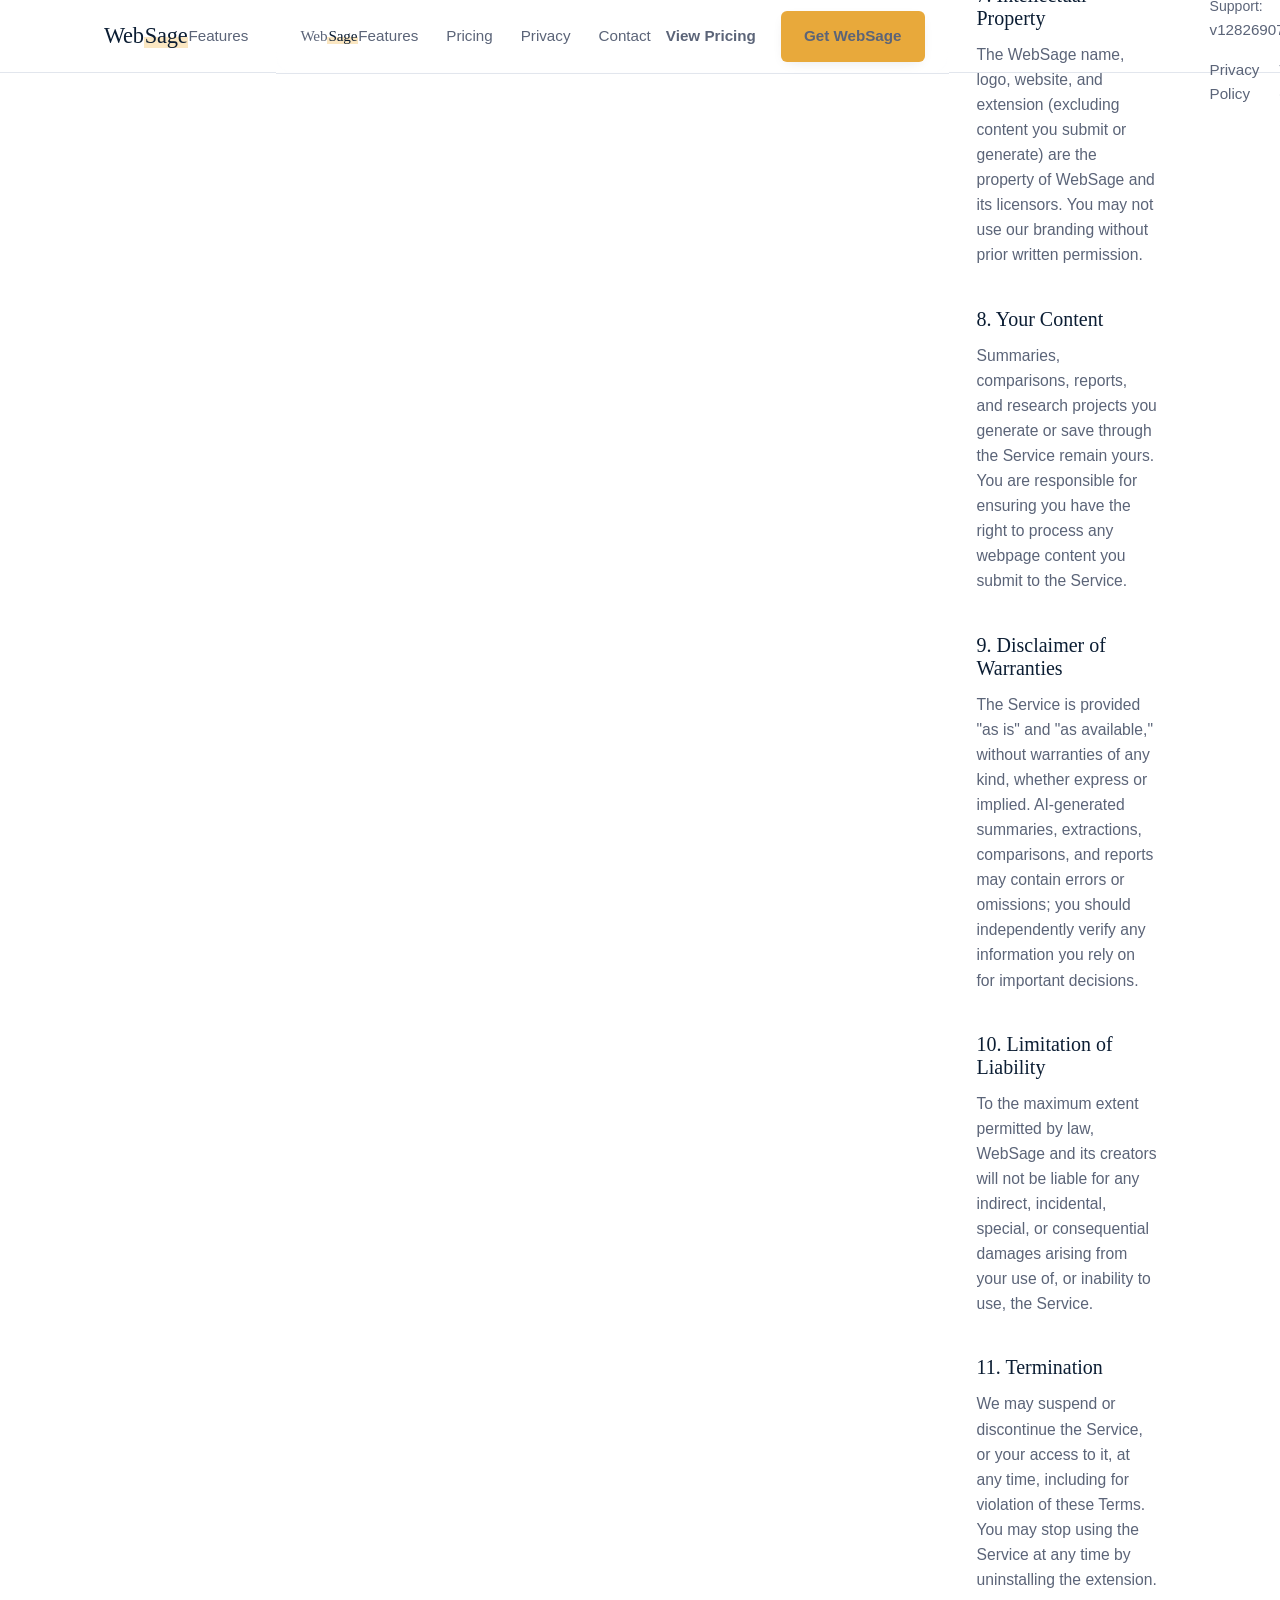
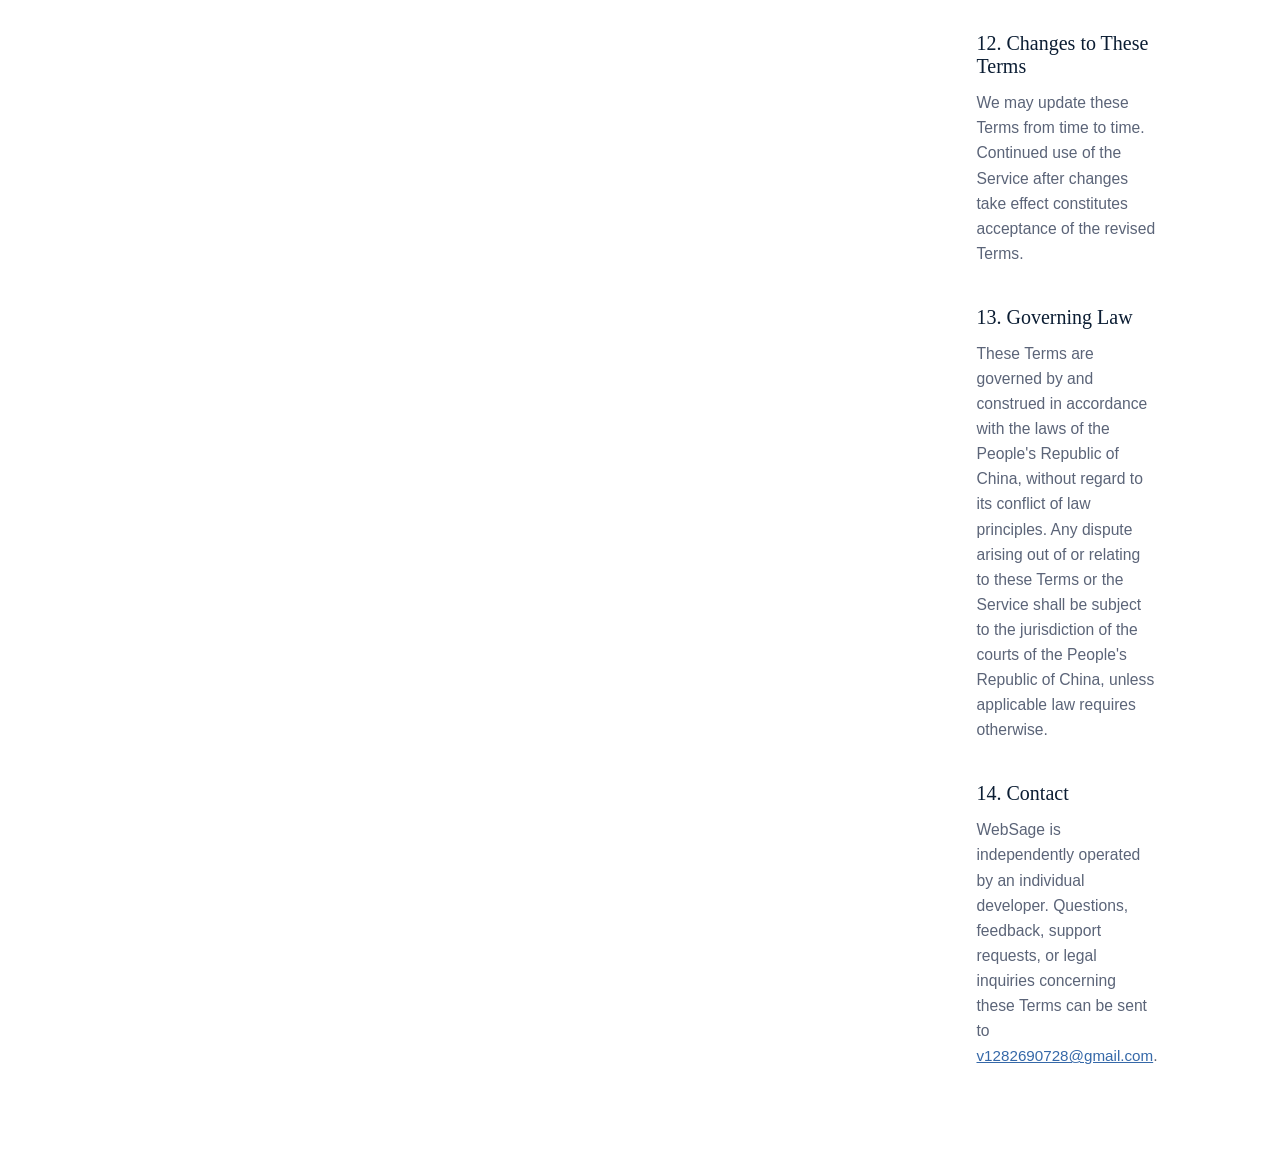
==== commit 0b9f1cad: "Update index.html" ====
--- a/index.html
+++ b/index.html
@@ -3,6 +3,29 @@
 <head>
 <meta charset="UTF-8" />
 <meta name="viewport" content="width=device-width, initial-scale=1.0" />
+  <!doctype html>
+<html lang="en">
+<head>
+<meta charset="UTF-8" />
+<meta name="viewport" content="width=device-width, initial-scale=1.0" />
+ <meta name="waffo-verify" content="d6c3Bad313dcbdebf994e5efe707d15f"> 
+<title>Terms of Service — WebSage</title>
+<meta name="description" content="The terms that govern your use of the WebSage website and Chrome extension." />
+<link rel="canonical" href="https://elandros1.github.io/websage/terms.html" />
+<meta property="og:type" content="website" />
+<meta property="og:title" content="Terms of Service — WebSage" />
+<meta property="og:description" content="The terms that govern your use of the WebSage website and Chrome extension." />
+<meta property="og:url" content="https://elandros1.github.io/websage/terms.html" />
+<link rel="icon" href="data:image/svg+xml,%3Csvg xmlns='http://www.w3.org/2000/svg' viewBox='0 0 100 100'%3E%3Crect width='100' height='100' rx='20' fill='%230B1D33'/%3E%3Ctext x='50' y='68' font-size='52' font-family='Georgia,serif' fill='%23E8A93B' text-anchor='middle'%3EW%3C/text%3E%3C/svg%3E" />
+<link rel="stylesheet" href="style.css" />
+</head>
+<body>
+
+<header class="site-header">
+  <div class="container header-inner">
+    <a href="index.html" class="logo">Web<span>Sage</span></a>
+    <nav class="site-nav">
+      <a href="index.html#features">Features</a>
 <title>Terms of Service — WebSage</title>
 <meta name="description" content="The terms that govern your use of the WebSage website and Chrome extension." />
 <link rel="canonical" href="https://elandros1.github.io/websage/terms.html" />
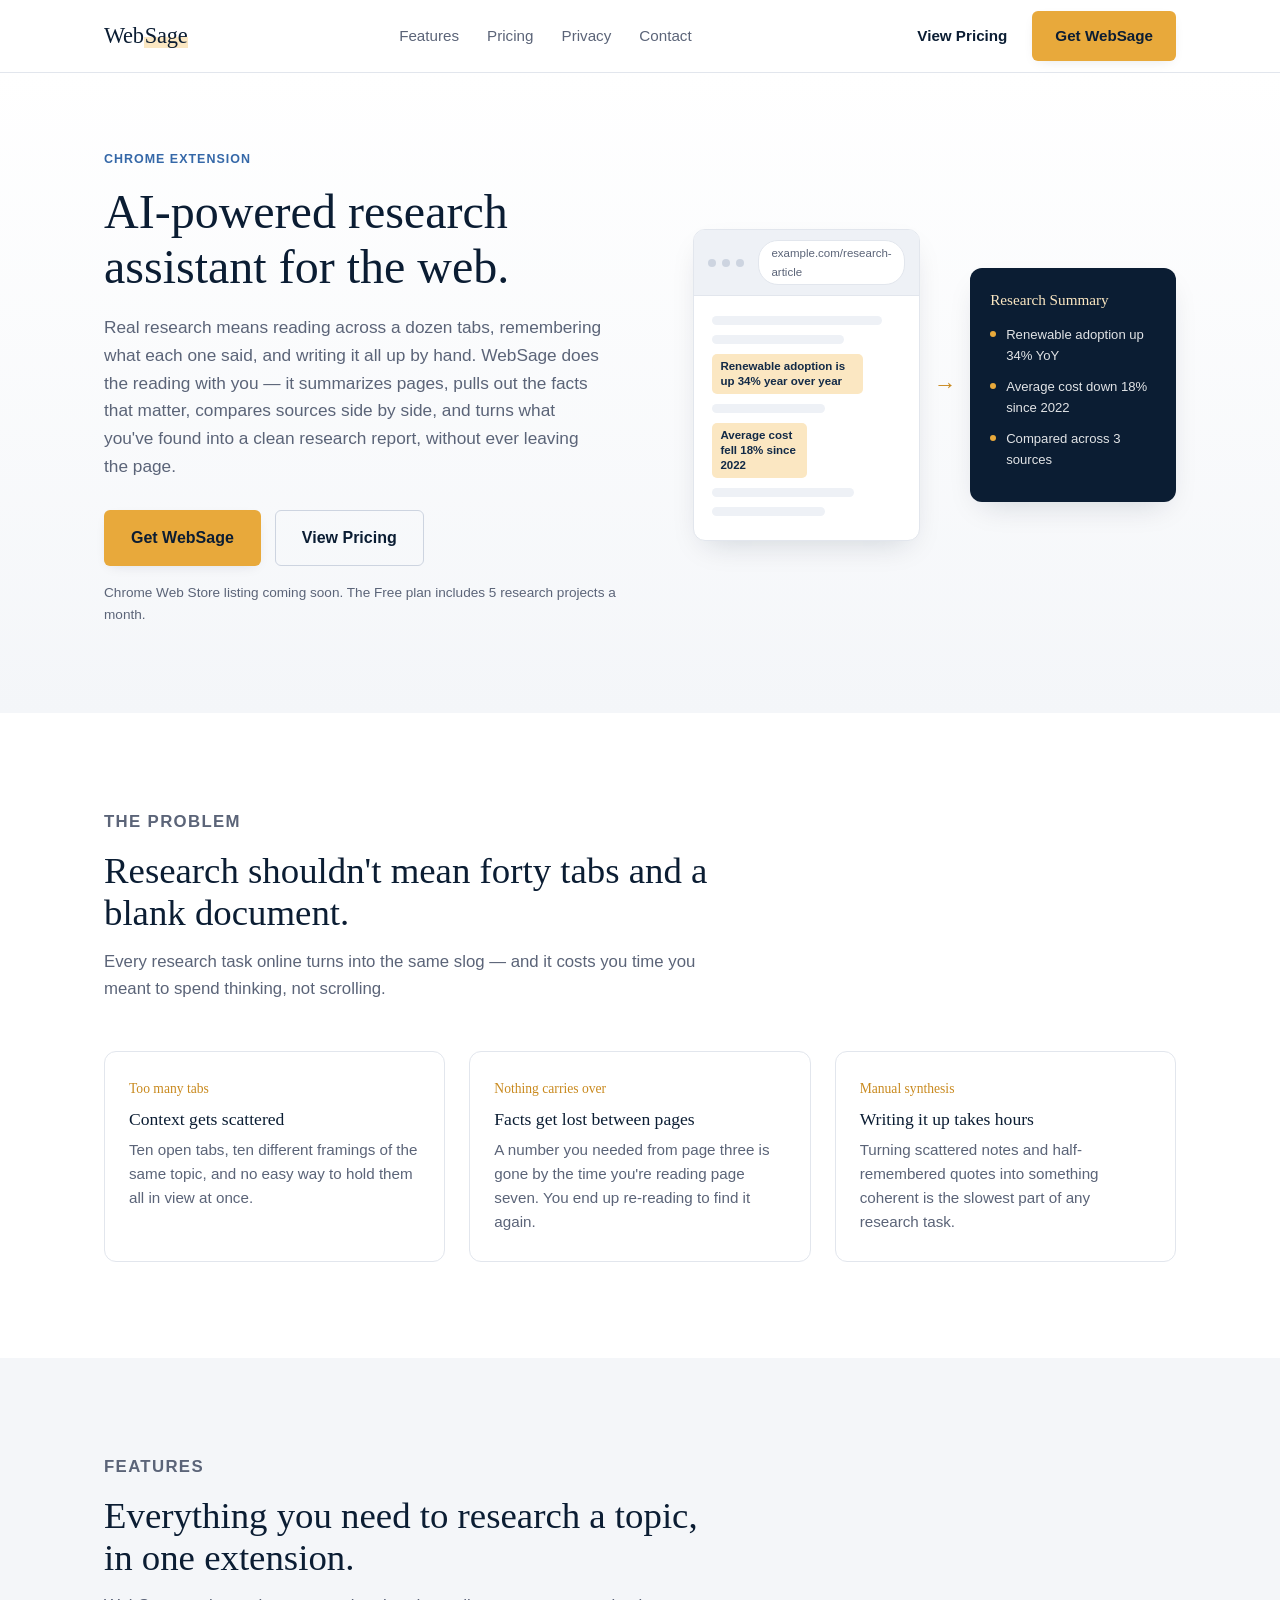
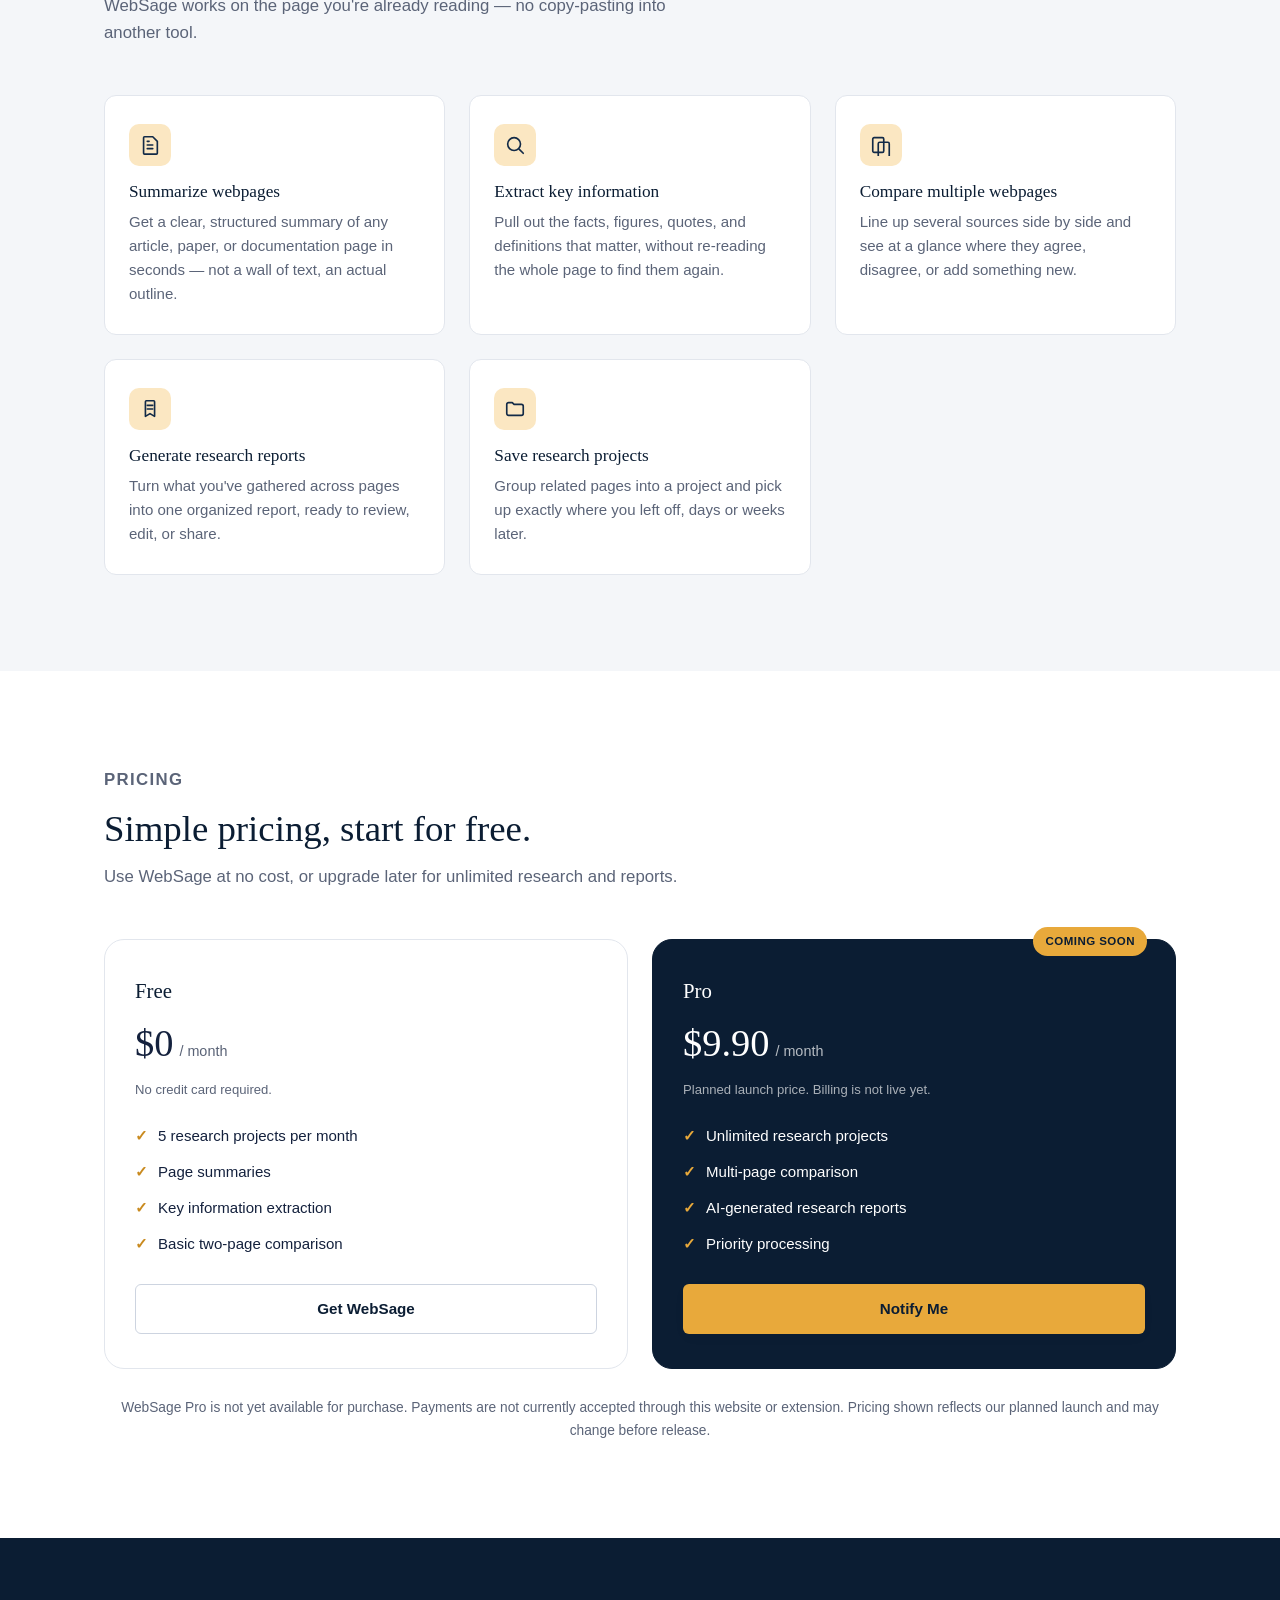
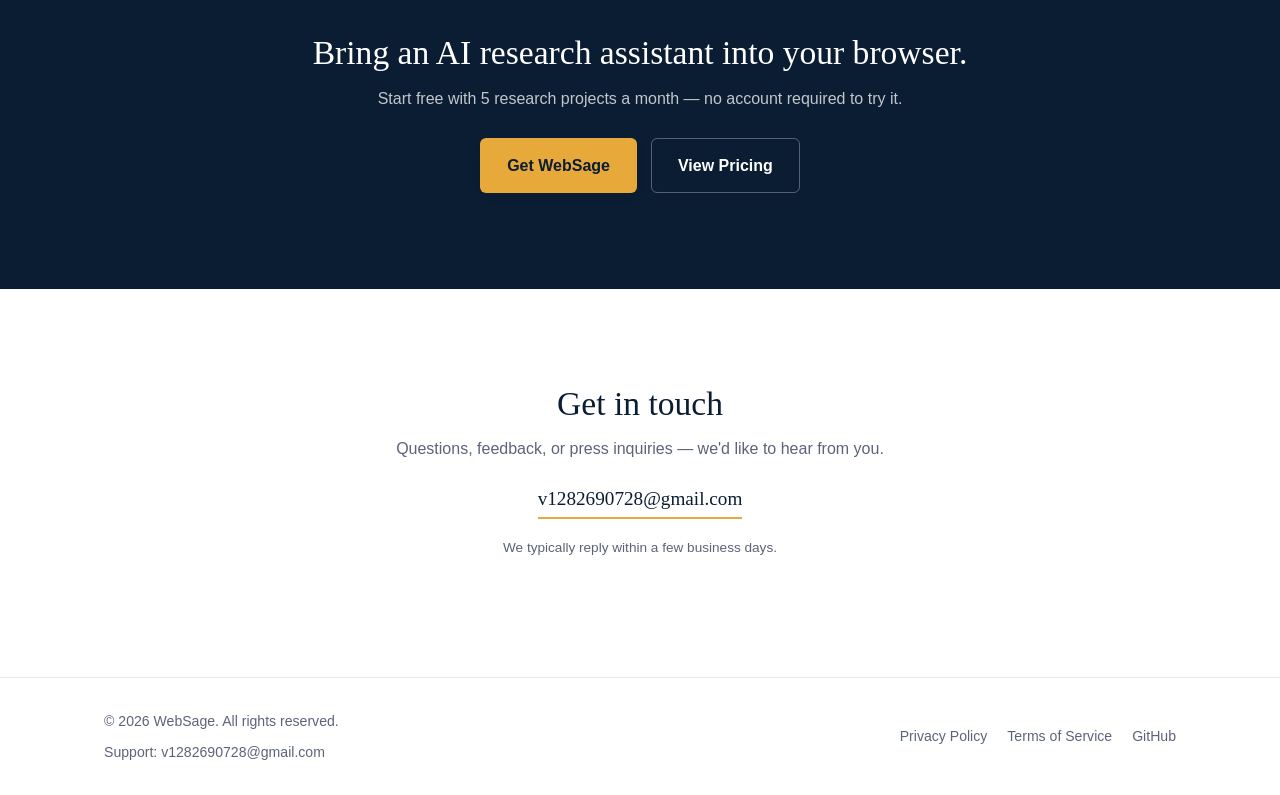
==== commit 8db1c03f: "Update index.html" ====
--- a/index.html
+++ b/index.html
@@ -1,192 +1,751 @@
 <!doctype html>
 <html lang="en">
 <head>
-<meta charset="UTF-8" />
-<meta name="viewport" content="width=device-width, initial-scale=1.0" />
-  <!doctype html>
-<html lang="en">
-<head>
-<meta charset="UTF-8" />
-<meta name="viewport" content="width=device-width, initial-scale=1.0" />
- <meta name="waffo-verify" content="d6c3Bad313dcbdebf994e5efe707d15f"> 
-<title>Terms of Service — WebSage</title>
-<meta name="description" content="The terms that govern your use of the WebSage website and Chrome extension." />
-<link rel="canonical" href="https://elandros1.github.io/websage/terms.html" />
-<meta property="og:type" content="website" />
-<meta property="og:title" content="Terms of Service — WebSage" />
-<meta property="og:description" content="The terms that govern your use of the WebSage website and Chrome extension." />
-<meta property="og:url" content="https://elandros1.github.io/websage/terms.html" />
-<link rel="icon" href="data:image/svg+xml,%3Csvg xmlns='http://www.w3.org/2000/svg' viewBox='0 0 100 100'%3E%3Crect width='100' height='100' rx='20' fill='%230B1D33'/%3E%3Ctext x='50' y='68' font-size='52' font-family='Georgia,serif' fill='%23E8A93B' text-anchor='middle'%3EW%3C/text%3E%3C/svg%3E" />
-<link rel="stylesheet" href="style.css" />
+  <meta charset="UTF-8" />
+  <meta name="viewport" content="width=device-width, initial-scale=1.0" />
+
+  <!-- Waffo domain verification -->
+  <meta name="waffo-verify" content="d6c3Bad313dcbdebf994e5efe707d15f">
+
+  <title>WebSage — AI-powered research assistant for the web</title>
+
+  <meta
+    name="description"
+    content="WebSage is a Chrome extension that summarizes webpages, extracts key information, compares multiple sources, and turns your browsing into research reports."
+  />
+
+  <link
+    rel="canonical"
+    href="https://elandros1.github.io/websage/"
+  />
+
+  <!-- Open Graph -->
+  <meta property="og:type" content="website" />
+  <meta
+    property="og:title"
+    content="WebSage — AI-powered research assistant for the web"
+  />
+  <meta
+    property="og:description"
+    content="Summarize, extract, compare, and turn webpages into research reports — right in your browser."
+  />
+  <meta
+    property="og:url"
+    content="https://elandros1.github.io/websage/"
+  />
+  <meta property="og:site_name" content="WebSage" />
+
+  <!-- Twitter -->
+  <meta name="twitter:card" content="summary" />
+  <meta
+    name="twitter:title"
+    content="WebSage — AI-powered research assistant for the web"
+  />
+  <meta
+    name="twitter:description"
+    content="Summarize, extract, compare, and turn webpages into research reports — right in your browser."
+  />
+
+  <!-- Favicon -->
+  <link
+    rel="icon"
+    href="data:image/svg+xml,%3Csvg xmlns='http://www.w3.org/2000/svg' viewBox='0 0 100 100'%3E%3Crect width='100' height='100' rx='20' fill='%230B1D33'/%3E%3Ctext x='50' y='68' font-size='52' font-family='Georgia,serif' fill='%23E8A93B' text-anchor='middle'%3EW%3C/text%3E%3C/svg%3E"
+  />
+
+  <link rel="stylesheet" href="style.css" />
 </head>
+
 <body>
 
-<header class="site-header">
-  <div class="container header-inner">
-    <a href="index.html" class="logo">Web<span>Sage</span></a>
-    <nav class="site-nav">
-      <a href="index.html#features">Features</a>
-<title>Terms of Service — WebSage</title>
-<meta name="description" content="The terms that govern your use of the WebSage website and Chrome extension." />
-<link rel="canonical" href="https://elandros1.github.io/websage/terms.html" />
-<meta property="og:type" content="website" />
-<meta property="og:title" content="Terms of Service — WebSage" />
-<meta property="og:description" content="The terms that govern your use of the WebSage website and Chrome extension." />
-<meta property="og:url" content="https://elandros1.github.io/websage/terms.html" />
-<link rel="icon" href="data:image/svg+xml,%3Csvg xmlns='http://www.w3.org/2000/svg' viewBox='0 0 100 100'%3E%3Crect width='100' height='100' rx='20' fill='%230B1D33'/%3E%3Ctext x='50' y='68' font-size='52' font-family='Georgia,serif' fill='%23E8A93B' text-anchor='middle'%3EW%3C/text%3E%3C/svg%3E" />
-<link rel="stylesheet" href="style.css" />
-</head>
-<body>
-
-<header class="site-header">
-  <div class="container header-inner">
-    <a href="index.html" class="logo">Web<span>Sage</span></a>
-    <nav class="site-nav">
-      <a href="index.html#features">Features</a>
-      <a href="index.html#pricing">Pricing</a>
-      <a href="privacy.html">Privacy</a>
-      <a href="index.html#contact">Contact</a>
-    </nav>
-    <div class="header-cta">
-      <a href="index.html#pricing" class="btn btn-ghost">View Pricing</a>
-      <a href="https://github.com/elandros1/websage" class="btn btn-primary">Get WebSage</a>
+  <!-- Header -->
+  <header class="site-header" id="site-header">
+    <div class="container header-inner">
+
+      <a href="#home" class="logo">
+        Web<span>Sage</span>
+      </a>
+
+      <nav class="site-nav" id="site-nav">
+        <a href="#features">Features</a>
+        <a href="#pricing">Pricing</a>
+        <a href="privacy.html">Privacy</a>
+        <a href="#contact">Contact</a>
+      </nav>
+
+      <div class="header-cta">
+        <a href="#pricing" class="btn btn-ghost">
+          View Pricing
+        </a>
+
+        <a
+          href="https://github.com/elandros1/websage"
+          class="btn btn-primary"
+        >
+          Get WebSage
+        </a>
+      </div>
+
+      <button
+        class="nav-toggle"
+        id="nav-toggle"
+        aria-label="Toggle menu"
+        aria-expanded="false"
+        aria-controls="site-nav"
+      >
+        <span></span>
+        <span></span>
+        <span></span>
+      </button>
+
     </div>
-    <button class="nav-toggle" id="nav-toggle" aria-label="Toggle menu" aria-expanded="false" aria-controls="site-nav">
-      <span></span><span></span><span></span>
-    </button>
-  </div>
-</header>
-
-<main>
-  <div class="container legal-header">
-    <a href="index.html" class="back-link">← Back to WebSage</a>
-    <p class="eyebrow">Legal</p>
-    <h1>Terms of Service</h1>
-    <p class="legal-updated">Last updated: August 14, 2026</p>
-  </div>
-
-  <div class="container legal-body">
-
-    <h2>1. Acceptance of Terms</h2>
-    <p>
-      By accessing this website or installing the WebSage Chrome extension (together, the
-      "Service"), you agree to be bound by these Terms of Service ("Terms"). If you do not
-      agree to these Terms, do not use the Service.
-    </p>
-
-    <h2>2. Description of Service</h2>
-    <p>
-      WebSage is a browser extension that helps users summarize webpages, extract key
-      information, compare multiple sources, and generate research reports. The Service is
-      under active development, and features, availability, and pricing may change.
-    </p>
-
-    <h2>3. Eligibility</h2>
-    <p>
-      You must be at least 13 years old, or the minimum age of digital consent in your
-      jurisdiction, to use the Service.
-    </p>
-
-    <h2>4. Accounts</h2>
-    <p>
-      Certain features may require an account in the future. You are responsible for
-      maintaining the confidentiality of any account credentials and for all activity that
-      occurs under your account.
-    </p>
-
-    <h2>5. Subscriptions &amp; Payments</h2>
-    <p>
-      The Free plan is available at no cost and includes 5 research projects per month. A
-      paid "Pro" plan is planned at $9.90/month but is <strong>not currently available for
-      purchase</strong> — this website and the extension do not process payments at this
-      time. When the Pro plan becomes available, additional terms covering billing, renewal,
-      and cancellation will apply and will be presented before any charge occurs.
-    </p>
-
-    <h2>6. Acceptable Use</h2>
-    <p>You agree not to:</p>
-    <ul>
-      <li>Use the Service to violate any applicable law or third party's rights;</li>
-      <li>Attempt to interfere with, disrupt, or gain unauthorized access to the Service or its infrastructure;</li>
-      <li>Use the Service to process content you do not have the right to access or process;</li>
-      <li>Reverse engineer or resell the Service without our prior written consent.</li>
-    </ul>
-
-    <h2>7. Intellectual Property</h2>
-    <p>
-      The WebSage name, logo, website, and extension (excluding content you submit or
-      generate) are the property of WebSage and its licensors. You may not use our branding
-      without prior written permission.
-    </p>
-
-    <h2>8. Your Content</h2>
-    <p>
-      Summaries, comparisons, reports, and research projects you generate or save through the
-      Service remain yours. You are responsible for ensuring you have the right to process
-      any webpage content you submit to the Service.
-    </p>
-
-    <h2>9. Disclaimer of Warranties</h2>
-    <p>
-      The Service is provided "as is" and "as available," without warranties of any kind,
-      whether express or implied. AI-generated summaries, extractions, comparisons, and
-      reports may contain errors or omissions; you should independently verify any
-      information you rely on for important decisions.
-    </p>
-
-    <h2>10. Limitation of Liability</h2>
-    <p>
-      To the maximum extent permitted by law, WebSage and its creators will not be liable for
-      any indirect, incidental, special, or consequential damages arising from your use of, or
-      inability to use, the Service.
-    </p>
-
-    <h2>11. Termination</h2>
-    <p>
-      We may suspend or discontinue the Service, or your access to it, at any time, including
-      for violation of these Terms. You may stop using the Service at any time by uninstalling
-      the extension.
-    </p>
-
-    <h2>12. Changes to These Terms</h2>
-    <p>
-      We may update these Terms from time to time. Continued use of the Service after changes
-      take effect constitutes acceptance of the revised Terms.
-    </p>
-
-    <h2>13. Governing Law</h2>
-    <p>
-      These Terms are governed by and construed in accordance with the laws of the
-      People's Republic of China, without regard to its conflict of law principles. Any
-      dispute arising out of or relating to these Terms or the Service shall be subject to
-      the jurisdiction of the courts of the People's Republic of China, unless applicable
-      law requires otherwise.
-    </p>
-
-    <h2>14. Contact</h2>
-    <p>
-      WebSage is independently operated by an individual developer. Questions, feedback,
-      support requests, or legal inquiries concerning these Terms can be sent to
-      <a href="mailto:v1282690728@gmail.com">v1282690728@gmail.com</a>.
-    </p>
-
-  </div>
-</main>
-
-<footer class="site-footer">
-  <div class="container footer-inner">
-    <div>
-      <div>© <span id="year">2026</span> WebSage. All rights reserved.</div>
-      <div style="margin-top: 8px;">Support: <a href="mailto:v1282690728@gmail.com">v1282690728@gmail.com</a></div>
+  </header>
+
+
+  <main>
+
+    <!-- Hero -->
+    <section class="hero" id="home">
+      <div class="container hero-grid">
+
+        <div class="hero-copy">
+
+          <p class="eyebrow">
+            Chrome Extension
+          </p>
+
+          <h1>
+            AI-powered research assistant for the web.
+          </h1>
+
+          <p class="hero-sub">
+            Real research means reading across a dozen tabs, remembering what
+            each one said, and writing it all up by hand. WebSage does the
+            reading with you — it summarizes pages, pulls out the facts that
+            matter, compares sources side by side, and turns what you've found
+            into a clean research report, without ever leaving the page.
+          </p>
+
+          <div class="hero-actions">
+
+            <a
+              href="https://github.com/elandros1/websage"
+              class="btn btn-primary btn-lg"
+              id="get-websage"
+            >
+              Get WebSage
+            </a>
+
+            <a
+              href="#pricing"
+              class="btn btn-outline btn-lg"
+            >
+              View Pricing
+            </a>
+
+          </div>
+
+          <p class="hero-note">
+            Chrome Web Store listing coming soon. The Free plan includes
+            5 research projects a month.
+          </p>
+
+        </div>
+
+
+        <div
+          class="hero-visual reveal"
+          aria-hidden="true"
+        >
+
+          <div class="browser-card">
+
+            <div class="browser-bar">
+              <span class="dot"></span>
+              <span class="dot"></span>
+              <span class="dot"></span>
+
+              <div class="browser-url">
+                example.com/research-article
+              </div>
+            </div>
+
+            <div class="browser-body">
+
+              <div class="line w-90"></div>
+              <div class="line w-70"></div>
+
+              <div class="line highlight w-80">
+                Renewable adoption is up 34% year over year
+              </div>
+
+              <div class="line w-60"></div>
+
+              <div class="line highlight w-50">
+                Average cost fell 18% since 2022
+              </div>
+
+              <div class="line w-75"></div>
+              <div class="line w-60"></div>
+
+            </div>
+
+          </div>
+
+
+          <div class="flow-arrow">
+            →
+          </div>
+
+
+          <div class="summary-card">
+
+            <div class="summary-title">
+              Research Summary
+            </div>
+
+            <ul class="summary-list">
+              <li>Renewable adoption up 34% YoY</li>
+              <li>Average cost down 18% since 2022</li>
+              <li>Compared across 3 sources</li>
+            </ul>
+
+          </div>
+
+        </div>
+
+      </div>
+    </section>
+
+
+    <!-- Problem -->
+    <section class="section problem" id="problem">
+
+      <div class="container">
+
+        <div class="section-head reveal">
+
+          <p class="eyebrow">
+            The problem
+          </p>
+
+          <h2>
+            Research shouldn't mean forty tabs and a blank document.
+          </h2>
+
+          <p>
+            Every research task online turns into the same slog — and it costs
+            you time you meant to spend thinking, not scrolling.
+          </p>
+
+        </div>
+
+
+        <div class="problem-grid">
+
+          <div class="problem-card reveal">
+
+            <span class="num">
+              Too many tabs
+            </span>
+
+            <h3>
+              Context gets scattered
+            </h3>
+
+            <p>
+              Ten open tabs, ten different framings of the same topic, and no
+              easy way to hold them all in view at once.
+            </p>
+
+          </div>
+
+
+          <div class="problem-card reveal">
+
+            <span class="num">
+              Nothing carries over
+            </span>
+
+            <h3>
+              Facts get lost between pages
+            </h3>
+
+            <p>
+              A number you needed from page three is gone by the time you're
+              reading page seven. You end up re-reading to find it again.
+            </p>
+
+          </div>
+
+
+          <div class="problem-card reveal">
+
+            <span class="num">
+              Manual synthesis
+            </span>
+
+            <h3>
+              Writing it up takes hours
+            </h3>
+
+            <p>
+              Turning scattered notes and half-remembered quotes into something
+              coherent is the slowest part of any research task.
+            </p>
+
+          </div>
+
+        </div>
+
+      </div>
+
+    </section>
+
+
+    <!-- Features -->
+    <section
+      class="section section-soft"
+      id="features"
+    >
+
+      <div class="container">
+
+        <div class="section-head reveal">
+
+          <p class="eyebrow">
+            Features
+          </p>
+
+          <h2>
+            Everything you need to research a topic, in one extension.
+          </h2>
+
+          <p>
+            WebSage works on the page you're already reading — no copy-pasting
+            into another tool.
+          </p>
+
+        </div>
+
+
+        <div class="features-grid">
+
+
+          <!-- Feature 1 -->
+          <div class="feature-card reveal">
+
+            <div class="feature-icon">
+
+              <svg
+                viewBox="0 0 24 24"
+                fill="none"
+                stroke="currentColor"
+                stroke-width="1.8"
+                stroke-linecap="round"
+                stroke-linejoin="round"
+              >
+                <path d="M6 3h9l5 5v13a1 1 0 0 1-1 1H6a1 1 0 0 1-1-1V4a1 1 0 0 1 1-1z"/>
+                <path d="M9 12h6M9 16h6M9 8h2"/>
+              </svg>
+
+            </div>
+
+            <h3>
+              Summarize webpages
+            </h3>
+
+            <p>
+              Get a clear, structured summary of any article, paper, or
+              documentation page in seconds — not a wall of text, an actual
+              outline.
+            </p>
+
+          </div>
+
+
+          <!-- Feature 2 -->
+          <div class="feature-card reveal">
+
+            <div class="feature-icon">
+
+              <svg
+                viewBox="0 0 24 24"
+                fill="none"
+                stroke="currentColor"
+                stroke-width="1.8"
+                stroke-linecap="round"
+                stroke-linejoin="round"
+              >
+                <circle cx="11" cy="11" r="7"/>
+                <path d="M21 21l-4.3-4.3"/>
+              </svg>
+
+            </div>
+
+            <h3>
+              Extract key information
+            </h3>
+
+            <p>
+              Pull out the facts, figures, quotes, and definitions that matter,
+              without re-reading the whole page to find them again.
+            </p>
+
+          </div>
+
+
+          <!-- Feature 3 -->
+          <div class="feature-card reveal">
+
+            <div class="feature-icon">
+
+              <svg
+                viewBox="0 0 24 24"
+                fill="none"
+                stroke="currentColor"
+                stroke-width="1.8"
+                stroke-linecap="round"
+                stroke-linejoin="round"
+              >
+                <rect
+                  x="3"
+                  y="4"
+                  width="12"
+                  height="16"
+                  rx="1.5"
+                />
+                <rect
+                  x="9"
+                  y="9"
+                  width="12"
+                  height="16"
+                  rx="1.5"
+                />
+              </svg>
+
+            </div>
+
+            <h3>
+              Compare multiple webpages
+            </h3>
+
+            <p>
+              Line up several sources side by side and see at a glance where
+              they agree, disagree, or add something new.
+            </p>
+
+          </div>
+
+
+          <!-- Feature 4 -->
+          <div class="feature-card reveal">
+
+            <div class="feature-icon">
+
+              <svg
+                viewBox="0 0 24 24"
+                fill="none"
+                stroke="currentColor"
+                stroke-width="1.8"
+                stroke-linecap="round"
+                stroke-linejoin="round"
+              >
+                <path d="M8 3h8a1 1 0 0 1 1 1v16l-5-3-5 3V4a1 1 0 0 1 1-1z"/>
+                <path d="M9 8h6M9 12h6"/>
+              </svg>
+
+            </div>
+
+            <h3>
+              Generate research reports
+            </h3>
+
+            <p>
+              Turn what you've gathered across pages into one organized
+              report, ready to review, edit, or share.
+            </p>
+
+          </div>
+
+
+          <!-- Feature 5 -->
+          <div class="feature-card reveal">
+
+            <div class="feature-icon">
+
+              <svg
+                viewBox="0 0 24 24"
+                fill="none"
+                stroke="currentColor"
+                stroke-width="1.8"
+                stroke-linecap="round"
+                stroke-linejoin="round"
+              >
+                <path d="M3 7a2 2 0 0 1 2-2h4l2 2h8a2 2 0 0 1 2 2v8a2 2 0 0 1-2 2H5a2 2 0 0 1-2-2V7z"/>
+              </svg>
+
+            </div>
+
+            <h3>
+              Save research projects
+            </h3>
+
+            <p>
+              Group related pages into a project and pick up exactly where you
+              left off, days or weeks later.
+            </p>
+
+          </div>
+
+        </div>
+
+      </div>
+
+    </section>
+
+
+    <!-- Pricing -->
+    <section
+      class="section pricing"
+      id="pricing"
+    >
+
+      <div class="container">
+
+        <div class="section-head reveal">
+
+          <p class="eyebrow">
+            Pricing
+          </p>
+
+          <h2>
+            Simple pricing, start for free.
+          </h2>
+
+          <p>
+            Use WebSage at no cost, or upgrade later for unlimited research
+            and reports.
+          </p>
+
+        </div>
+
+
+        <div class="pricing-grid">
+
+
+          <!-- Free -->
+          <div class="price-card reveal">
+
+            <p class="price-plan">
+              Free
+            </p>
+
+            <div class="price-amount">
+
+              <span class="amount">
+                $0
+              </span>
+
+              <span class="period">
+                / month
+              </span>
+
+            </div>
+
+            <p class="price-note">
+              No credit card required.
+            </p>
+
+            <ul class="price-list">
+              <li>5 research projects per month</li>
+              <li>Page summaries</li>
+              <li>Key information extraction</li>
+              <li>Basic two-page comparison</li>
+            </ul>
+
+            <a
+              href="https://github.com/elandros1/websage"
+              class="btn btn-outline btn-block"
+            >
+              Get WebSage
+            </a>
+
+          </div>
+
+
+          <!-- Pro -->
+          <div class="price-card featured reveal">
+
+            <span class="price-badge">
+              Coming soon
+            </span>
+
+            <p class="price-plan">
+              Pro
+            </p>
+
+            <div class="price-amount">
+
+              <span class="amount">
+                $9.90
+              </span>
+
+              <span class="period">
+                / month
+              </span>
+
+            </div>
+
+            <p class="price-note">
+              Planned launch price. Billing is not live yet.
+            </p>
+
+            <ul class="price-list">
+              <li>Unlimited research projects</li>
+              <li>Multi-page comparison</li>
+              <li>AI-generated research reports</li>
+              <li>Priority processing</li>
+            </ul>
+
+            <a
+              href="#contact"
+              class="btn btn-primary btn-block"
+            >
+              Notify Me
+            </a>
+
+          </div>
+
+        </div>
+
+
+        <p class="pricing-disclaimer">
+          WebSage Pro is not yet available for purchase. Payments are not
+          currently accepted through this website or extension. Pricing shown
+          reflects our planned launch and may change before release.
+        </p>
+
+      </div>
+
+    </section>
+
+
+    <!-- CTA -->
+    <section class="section cta-band">
+
+      <div class="container">
+
+        <h2 class="reveal">
+          Bring an AI research assistant into your browser.
+        </h2>
+
+        <p class="reveal">
+          Start free with 5 research projects a month — no account required
+          to try it.
+        </p>
+
+        <div class="cta-actions reveal">
+
+          <a
+            href="https://github.com/elandros1/websage"
+            class="btn btn-primary btn-lg"
+          >
+            Get WebSage
+          </a>
+
+          <a
+            href="#pricing"
+            class="btn btn-outline btn-lg"
+            style="border-color: rgba(255,255,255,0.3); color:#fff;"
+          >
+            View Pricing
+          </a>
+
+        </div>
+
+      </div>
+
+    </section>
+
+
+    <!-- Contact -->
+    <section
+      class="section contact"
+      id="contact"
+    >
+
+      <div class="container contact-inner reveal">
+
+        <h2>
+          Get in touch
+        </h2>
+
+        <p>
+          Questions, feedback, or press inquiries — we'd like to hear from you.
+        </p>
+
+        <a
+          class="contact-email"
+          href="mailto:v1282690728@gmail.com"
+        >
+          v1282690728@gmail.com
+        </a>
+
+        <p class="contact-note">
+          We typically reply within a few business days.
+        </p>
+
+      </div>
+
+    </section>
+
+  </main>
+
+
+  <!-- Footer -->
+  <footer class="site-footer">
+
+    <div class="container footer-inner">
+
+      <div>
+
+        <div>
+          © <span id="year">2026</span>
+          WebSage. All rights reserved.
+        </div>
+
+        <div style="margin-top: 8px;">
+          Support:
+          <a href="mailto:v1282690728@gmail.com">
+            v1282690728@gmail.com
+          </a>
+        </div>
+
+      </div>
+
+
+      <nav class="footer-links">
+
+        <a href="privacy.html">
+          Privacy Policy
+        </a>
+
+        <a href="terms.html">
+          Terms of Service
+        </a>
+
+        <a href="https://github.com/elandros1/websage">
+          GitHub
+        </a>
+
+      </nav>
+
     </div>
-    <nav class="footer-links">
-      <a href="privacy.html">Privacy Policy</a>
-      <a href="terms.html">Terms of Service</a>
-      <a href="https://github.com/elandros1/websage">GitHub</a>
-    </nav>
-  </div>
-</footer>
-
-<script src="script.js"></script>
+
+  </footer>
+
+
+  <script src="script.js"></script>
+
 </body>
 </html>
